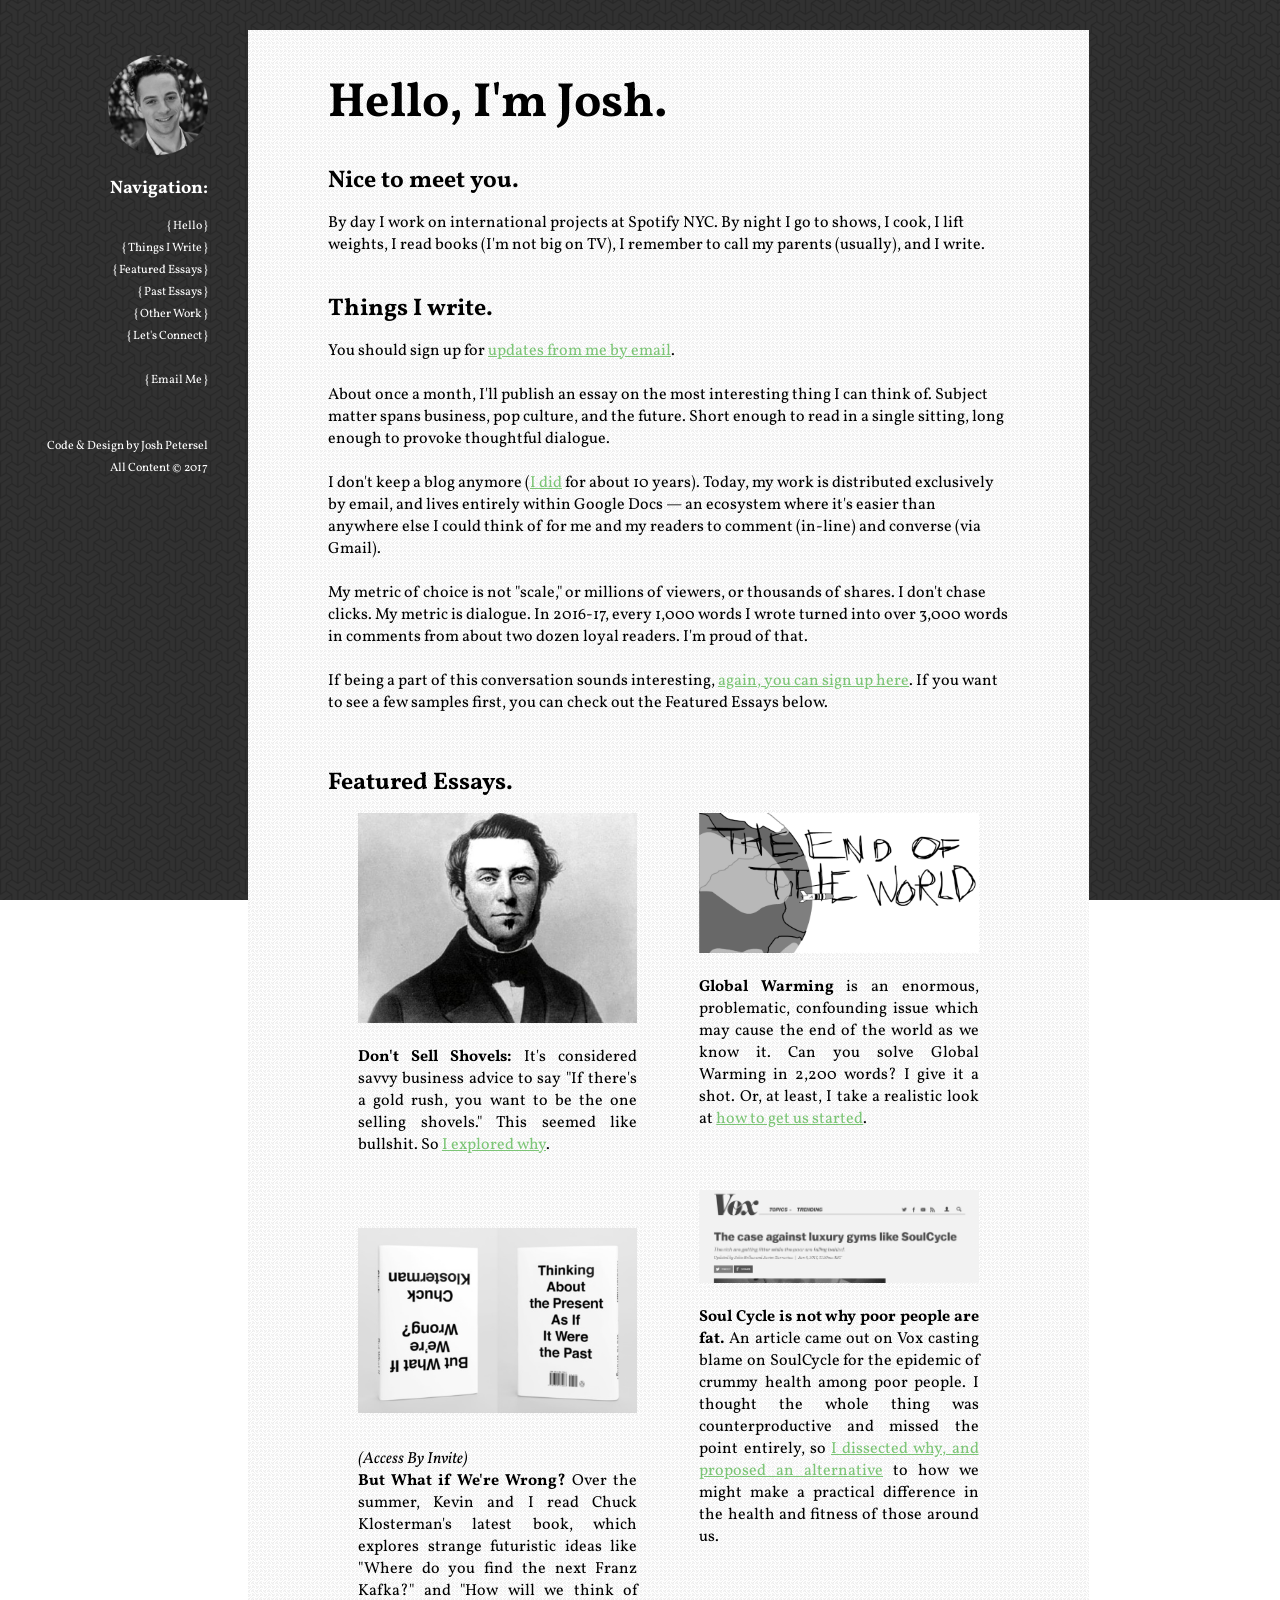
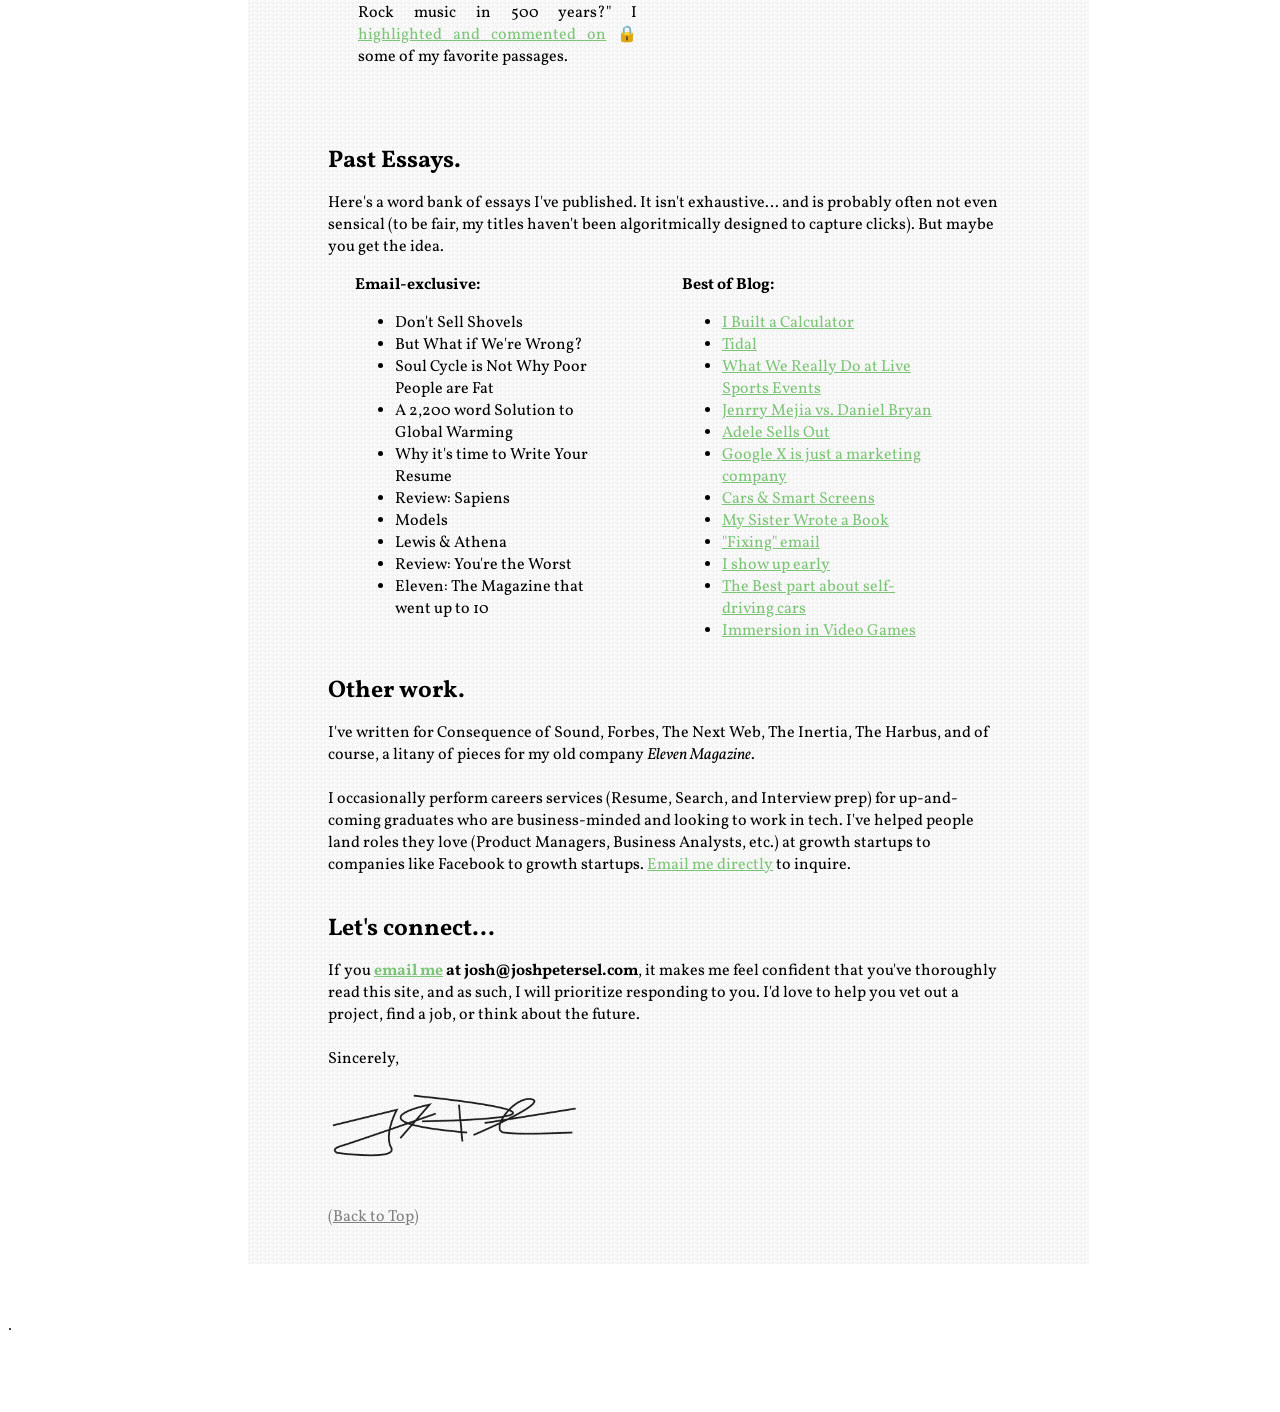
==== index.html @ fdc86514 "Revert to narrow, begin updating copy narrow format. fix copy in @copyright, add art assets" ====
<!DOCTYPE html>
<html>
	<head>
		<title>Joshua Petersel | hi@joshpetersel.com</title>
		<link href='https://fonts.googleapis.com/css?family=Vollkorn:400italic,400,700' rel='stylesheet' type='text/css'>
		<link rel="icon" type="image/ico" href="http://joshpetersel.com/favicon.ico"/>
		<link type:'text/css' rel='stylesheet' href='style.css'/>
		<meta name="viewport" content="width=device-width">
		<script type='text/javascript' src='JQuery.js'></script>
		<script type='text/javascript' src='Java.js'></script>
		<base target='_blank'>
		<style type='text/css'>
		</style>
	</head>


	<body>
		<div class='stickynote noPrint'>

			<div class='toTop'>
				<img src='headshot2.png' width='100px' alt='my face'>
			</div>

			<h2>Navigation:</h2>
				
				{ <a class='toTop'>Hello</a> }<br>
				{ <a href='#Things'>Things I Write</a> }<br>
				{ <a href='#Featured'>Featured Essays</a> }<br>
				{ <a href='#Past'>Past Essays</a> }<br>
				{ <a href='#Etc'>Other Work</a> }<br>
				{ <a href='#Signature'>Let's Connect</a> }<br><br>
				{ <a href='mailto:hi@joshpetersel.com'>Email Me</a> }<br>
				<br><br>

				
			Code &amp; Design by Josh Petersel<br>
			All Content &copy; 2017
				</p>	
		</div>
	<div class'midcontainer'>
	<div class='paper'>
	<div class='paper2'>

		<div class='title'>
			<strong>Hello, I'm Josh.</strong>
		</div><br>
		<h2>Nice to meet you.</h2>
			<p>By day I work on international projects at Spotify NYC. By night I go to shows, I cook, I lift weights, I read books (I'm not big on TV), I remember to call my parents (usually), and I write. </p>

		<h2><span id='Things'></span><br>Things I write.</h2>
			<p>
			You should sign up for <a href='http://goo.gl/forms/rwtZWja4Ps'>updates from me by email</a>.<br><br>

			About once a month, I'll publish an essay on the most interesting thing I can think of. Subject matter spans business, pop culture, and the future. Short enough to read in a single sitting, long enough to provoke thoughtful dialogue.<br><br>

			I don't keep a blog anymore (<a href='http://www.blog.joshpetersel.com/'>I did</a> for about 10 years). Today, my work is distributed exclusively by email, and lives entirely within Google Docs &mdash; an ecosystem where it's easier than anywhere else I could think of for me and my readers to comment (in-line) and converse (via Gmail).<br><br>

			My metric of choice is not "scale," or millions of viewers, or thousands of shares. I don't chase clicks. My metric is dialogue. In 2016-17, every 1,000 words I wrote turned into over 3,000 words in comments from about two dozen loyal readers. I'm proud of that.<br><br>

			If being a part of this conversation sounds interesting, <a href='http://goo.gl/forms/rwtZWja4Ps'>again, you can sign up here</a>. If you want to see a few samples first, you can check out the Featured Essays below.
			</p>			


		<span id='Featured'></span><br>

		<h2>Featured Essays.</h2>
				
		<div class='qContainer'>
		<div class='q2Left'>
			<a href='https://docs.google.com/document/d/19sJC19dMBy0yre63jMXJfOpiu_Hd5vaX2HKEBq4QSAQ/edit?usp=sharing'><img src='brannan.png' alt='Sam Brannan' width='100%'></a><br>
			<p><b>Don't Sell Shovels:</b> It's considered savvy business advice to say "If there's a gold rush, you want to be the one selling shovels." This seemed like bullshit. So <a href='https://docs.google.com/document/d/19sJC19dMBy0yre63jMXJfOpiu_Hd5vaX2HKEBq4QSAQ/edit?usp=sharing'>I explored why</a>.</p>
			<br><br>

			<a href='https://docs.google.com/document/d/1I8zKhbiI4d5YC1jpnvJioKQn0En5u4aOEDHv-d6u66I/edit?usp=sharing'><img src='klosterman.png' width='100%' alt='Klosterman'></a><br>
			<p>
			<i>(Access By Invite)</i><br>
			<b>But What if We're Wrong?</b> Over the summer, Kevin and I read Chuck Klosterman's latest book, which explores strange futuristic ideas like "Where do you find the next Franz Kafka?" and "How will we think of Rock music in 500 years?" I <a href='https://docs.google.com/document/d/1I8zKhbiI4d5YC1jpnvJioKQn0En5u4aOEDHv-d6u66I/edit?usp=sharing'>highlighted and commented on</a> &#128274; some of my favorite passages.</p><br>
			<br>

			
		</div>

		<div class= 'q2Right'>
			<a href='https://docs.google.com/document/d/1YiQwmPUlcHd5oR8xuXoPKSPN5RsUB1YzENE0XqHCbJI/edit?usp=sharing'><img src='endOfTheWorld.png' alt='End of the World' width='100%'></a><br>
			<p><b>Global Warming</b> is an enormous, problematic, confounding issue which may cause the end of the world as we know it. Can you solve Global Warming in 2,200 words? I give it a shot. Or, at least, I take a realistic look at <a href='https://docs.google.com/document/d/1YiQwmPUlcHd5oR8xuXoPKSPN5RsUB1YzENE0XqHCbJI/edit?usp=sharing'>how to get us started</a>. </p><br><br>


			<a href='https://docs.google.com/document/d/1PeI3leiE9qqbLXk8B69pC_XmQxd1r9gk6Ok-HbaNI6Y/edit?usp=sharing'><img src='SoulCycleFatWeb.png' width='100%' alt='Soul Cycle'></a><br>
			<p><b>Soul Cycle is not why poor people are fat.</b> An article came out on Vox casting blame on SoulCycle for the epidemic of crummy health among poor people. I thought the whole thing was counterproductive and missed the point entirely, so <a href='https://docs.google.com/document/d/1PeI3leiE9qqbLXk8B69pC_XmQxd1r9gk6Ok-HbaNI6Y/edit?usp=sharing'>I dissected why, and proposed an alternative</a> to how we might make a practical difference in the health and fitness of those around us.</p>

		</div>
		</div>

		<h2><span id='Past'></span><br>Past Essays.</h2>
			<p>Here's a word bank of essays I've published. It isn't exhaustive&#8230; and is probably often not even sensical (to be fair, my titles haven't been algoritmically designed to capture clicks). But maybe you get the idea.</p>
			<div class='wb2Left'>
			<strong>Email-exclusive:</strong>
			<ul>
				<li>Don't Sell Shovels</li>
				<li>But What if We're Wrong?</li>
				<li>Soul Cycle is Not Why Poor People are Fat</li>
				<li>A 2,200 word Solution to Global Warming</li>
				<li>Why it's time to Write Your Resume</li>
				<li>Review: Sapiens</li>
				<li>Models</li>
				<li>Lewis &amp; Athena</li>
				<li>Review: You're the Worst</li>
				<li>Eleven: The Magazine that went up to 10</li>
			</ul>
			</div>
			<div class='wb2Right'>
			<strong>Best of Blog:</strong>
			<ul>
				<li><a href='http://joshpetersel.com/blog/2015/07/07/i-built-a-calculator/'>I Built a Calculator</a></li>
				<li><a href='http://joshpetersel.com/blog/2015/07/28/tidal/'>Tidal</a></li>
				<li><a href='http://joshpetersel.com/blog/2015/10/30/the-worst-part-of-a-sports-event-is-the-sport-itself/'>What We Really Do at Live Sports Events</a></li>
				<li><a href='http://joshpetersel.com/blog/2016/02/24/jenrry-mejia-vs-daniel-bryan/'>Jenrry Mejia vs. Daniel Bryan</a></li>
				<li><a href='http://joshpetersel.com/blog/2016/02/01/adele-sells-out/'>Adele Sells Out</a></li>
				<li><a href='http://joshpetersel.com/blog/2016/01/21/google-x/'>Google X is just a marketing company</a></li>
				<li><a href='http://joshpetersel.com/blog/2014/03/03/cars-smart-screens/'>Cars &amp; Smart Screens</a></li>
				<li><a href='http://joshpetersel.com/blog/2016/03/24/my-sister-wrote-a-book/'>My Sister Wrote a Book</a></li>
				<li><a href='http://joshpetersel.com/blog/2014/12/01/email/'>"Fixing" email</a></li>
				<li><a href='http://joshpetersel.com/blog/2014/05/06/i-show-up-early/'>I show up early</a></li>
				<li><a href='http://joshpetersel.com/blog/2014/06/17/the-best-part-about-self-driving-cars/'>The Best part about self-driving cars</a></li>
				<li><a href='http://joshpetersel.com/blog/2011/03/14/immersion-in-video-games/'>Immersion in Video Games</a></li>

			</ul>
			</div>

		<h2><br><span id='Etc'></span>Other work.</h2>
			<p>I've written for Consequence of Sound, Forbes, The Next Web, The Inertia, The Harbus, and of course, a litany of pieces for my old company <i>Eleven Magazine</i>.<br><br>

			I occasionally perform careers services (Resume, Search, and Interview prep) for up-and-coming graduates who are business-minded and looking to work in tech. I've helped people land roles they love (Product Managers, Business Analysts, etc.) at growth startups to companies like Facebook to growth startups. <a href='mailto:josh@joshpetersel.com'>Email me directly</a> to inquire. 
			</p>


		<h2 id='Signature'><br>Let's connect...</h2>
			<p>If you <strong><a href='mailto:josh@joshpetersel.com'>email me</a> at josh@joshpetersel.com</strong>, it makes me feel confident that you've thoroughly read this site, and as such, I will prioritize responding to you. I'd love to help you vet out a project, find a job, or think about the future.<br><br>

			Sincerely,<br><br>
			<img src='SignatureWeb.png' alt='signature' width='250px'><br><br>

			<div class='toTop noPrint'>(<u>Back to Top</u>)</div> <!--</div>-->
			
			</p>

	</div>
	</div>
	</div>
	
</body>

	<footer class='noPrint'>
	<p>.</p>
	</footer>
	</html>
---- style.css ----
*, *:before, *:after {
  -moz-box-sizing: border-box; -webkit-box-sizing: border-box; box-sizing: border-box;
 }

body{
	font-size:16px;
	background-image: url('escheresque_ste.png');
	padding-bottom:30px;
	margin-bottom:30px;
	line-height:22px;
	background-attachment:fixed;
}

.printerPaper{
	display:none;
	font-family:'Vollkorn', "Palatino Linotype", Arial, sans-serif;

}

@media print{
	.noPrint{
		display:none;
	}

	.printerPaper{
		display:inline;
	}
	.pagebreak{
		page-break-after: always;
	}
}

.stickynote{
	color:white;
	text-align: right;
	position:fixed;
	margin:25px 30px 20px 30px;
	font-family:'Vollkorn', "Palatino Linotype", Arial, sans-serif;
	width:170px;
	min-width:170px;
	font-size: 12px;
	line-height:22px;
	z-index:1;

}


.stickynote a{color:white;}
.stickynote a:link {text-decoration:none;}
.stickynote a:visited {text-decoration:none;}
.stickynote a:hover {text-decoration:underline;}
.stickynote a:active {text-decoration:none;}
.printer{cursor:pointer;}
.printer:hover{text-decoration:underline;}


.paper{
	padding-top:20px;
	padding-left: 80px;
	padding-right:80px;
	padding-bottom: 20px;
	background-image: url('p6.png');
	font-family: 'Vollkorn', "Palatino Linotype", Arial, sans-serif;
	left:0%;
	margin-left: 240px; /*16.75%; */
	margin-top:30px;
	margin-bottom:50px;
	width:66.5%;
	min-width:680.96px; /* 1060 - 848 - 678.4 */
	max-width:1280px;
	line-height:22px;
	position:relative;
	z-index:2;
}
/*.paper2{
	width:66.5%;
	max-width:1280px;
}*/

.paper .y2k{
		color:#DEB841;
}

strong{
	line-height:0px;
}



.paper a.invite{color:#DEB841;}
.paper a{color:#7CC576;}
.paper a:link {text-decoration:underline;}
.paper a:visited {text-decoration:underline;}
.paper a:hover {text-decoration: bold;}
.paper a:active {text-decoration:underline;}


.title{
	font-size:3em;
	padding-top:30px;
	padding-left:-10px;
	padding-bottom: 0px;
	margin-bottom: 0px;
	line-height: 1em;
}

.paper img{
	margin-left:auto;
	margin-right:auto;
}

.logo{
	margin-left:75px;
}

.qContainer{
	margin-left:30px;
	margin-right:30px;
}

.q2Left,
.q2Right {
	width:45%;
	text-align:justify;
	line-height:22px;
}

.q2Left{
	float:left;
}

.q2Right{
	float:right;
}

.q2LeftPrint{
	font-size:.8em;
	width:45%;
	text-align:justify;
	line-height:22px;
	float:left;
}

.q2RightPrint{
	font-size: .8em;
	float:right;
	width:45%;
	text-align:justify;
	line-height:22px;
}

.reference{
	margin:auto;
	text-align:center;
}

.project{
	margin-left:30px;
	margin-right:30px;
	padding:4%;
	text-align:justify;
	background-image: url('p6_dark.png');
}

.projectThumb{
	padding:4%;
	text-align:justify;
	background-image: url('p6_dark.png');
}

.project .leftImage{
	margin-right:4.25%;

}
.project .middleImage{
	margin-right:4.25%;
}

.project .rightImage{

}

.projectThumb .leftImage{
	margin-right:4.25%;

}
.projectThumb .middleImage{
	margin-right:4.25%;
}

.projectThumb .rightImage{

}

.dark{
	background-image: url('p6_dark.png');	
}

ol{
	text-align:justify;
	font-size: .8em;
	line-height:22px;
}


li{
	margin-left:-0px;
	margin-right:2.5em;
}

ol .leftImage{
	margin-right:4.25%;
}

ol .middleImage{
	margin-right:4.25%;
}

.signature{
	font-size: 1.25em;
	text-align:right;
	padding-right: 0px;
}

.wb2Left{
	width:44%;
	margin-left:4%;
	line-height:22px;
	float:left;
}

.wb2Right{
	width:44%;
	margin-right:4%;
	margin-left:4%;
	line-height:22px;
	float:right;
}

.wb2LeftPrint{
	width:40%;
	margin-left:30px;
	line-height:22px;
	float:left;
}

.wb2RightPrint{
	width:45%;
	margin-right:30px;
	line-height:22px;
	float:right;
}

h2{
	clear:both;
}

.toTop{
	color:gray;
}

.toTop:hover {
	cursor:pointer;
}

@media (max-width:480px){

	.stickynote {
		display: none;
	}

	.paper {
		margin: 0;
		max-width: 10000px;
		min-width: 0;
		width: 100%;
		padding: 20px;
	}

	.q2Left,
	.q2Right,
	.wb2Left,
	.wb2Right {
		float: none;
		width: auto;
	}
}
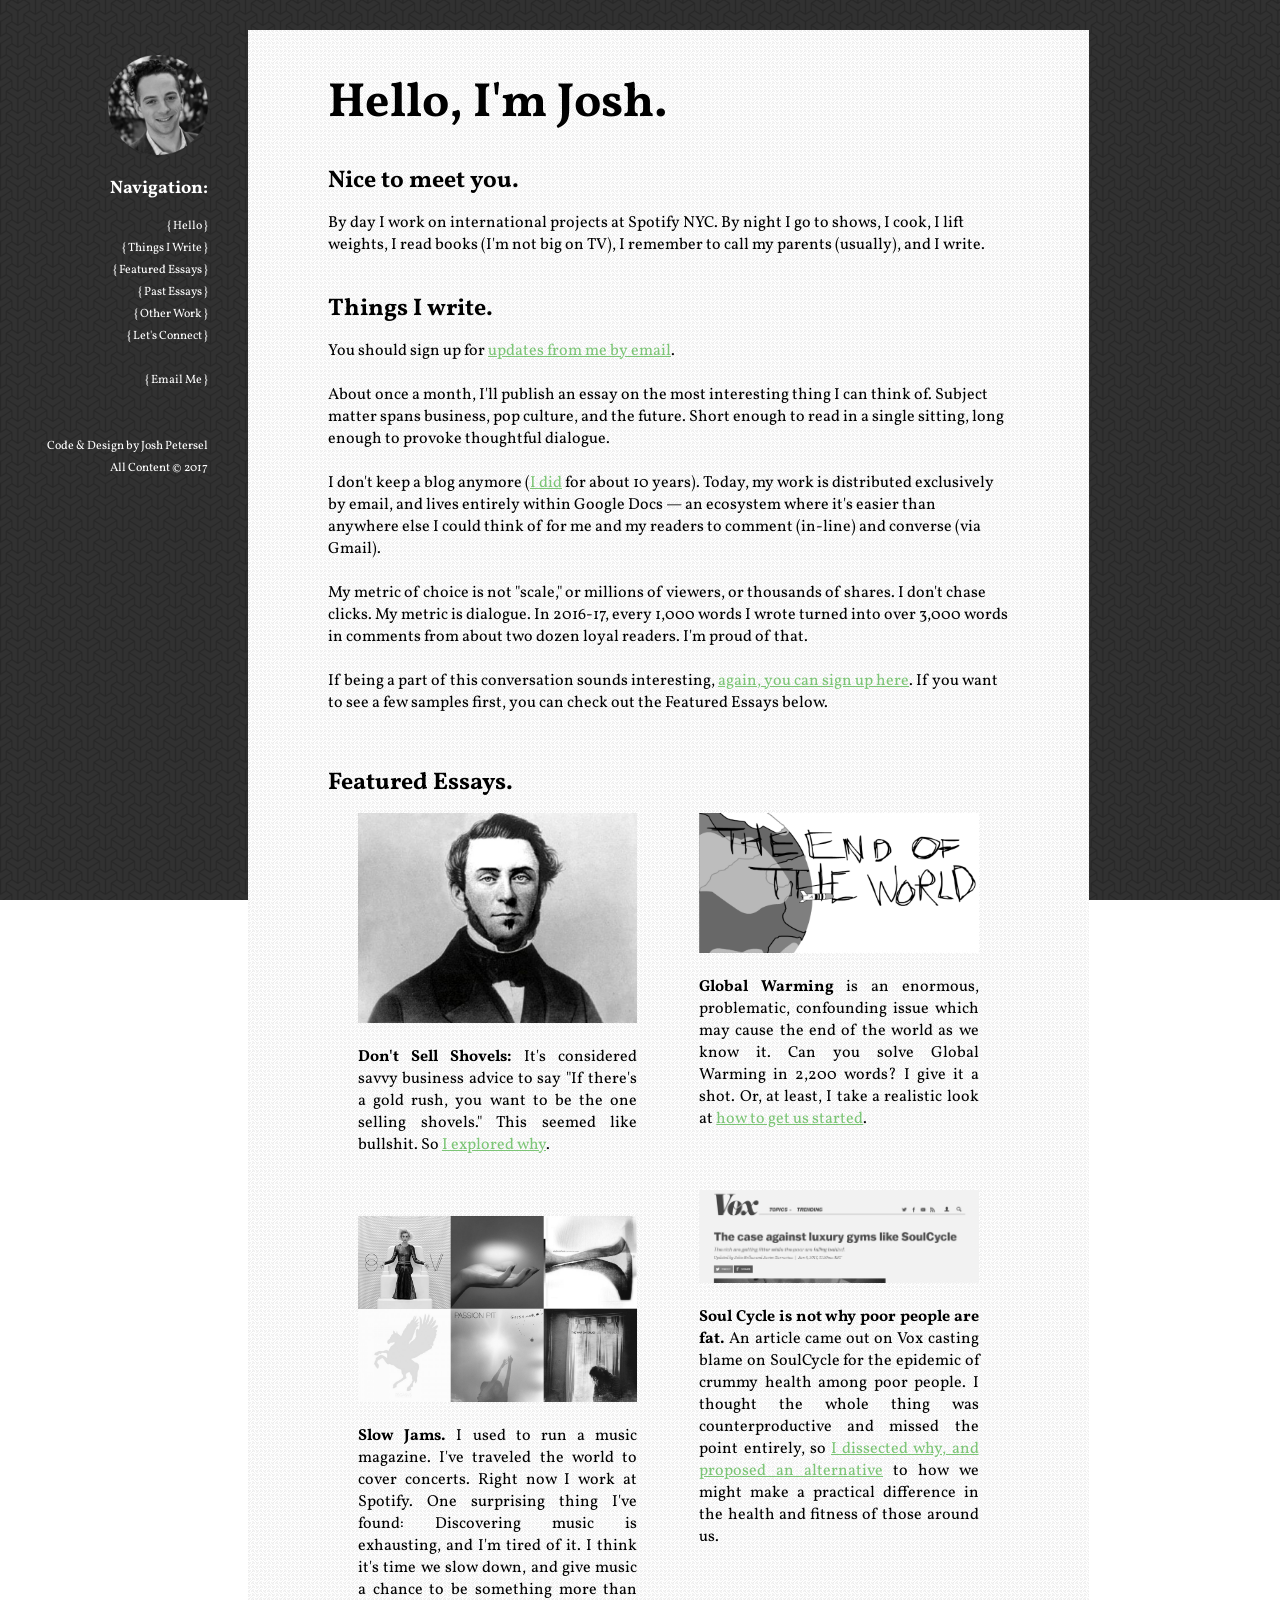
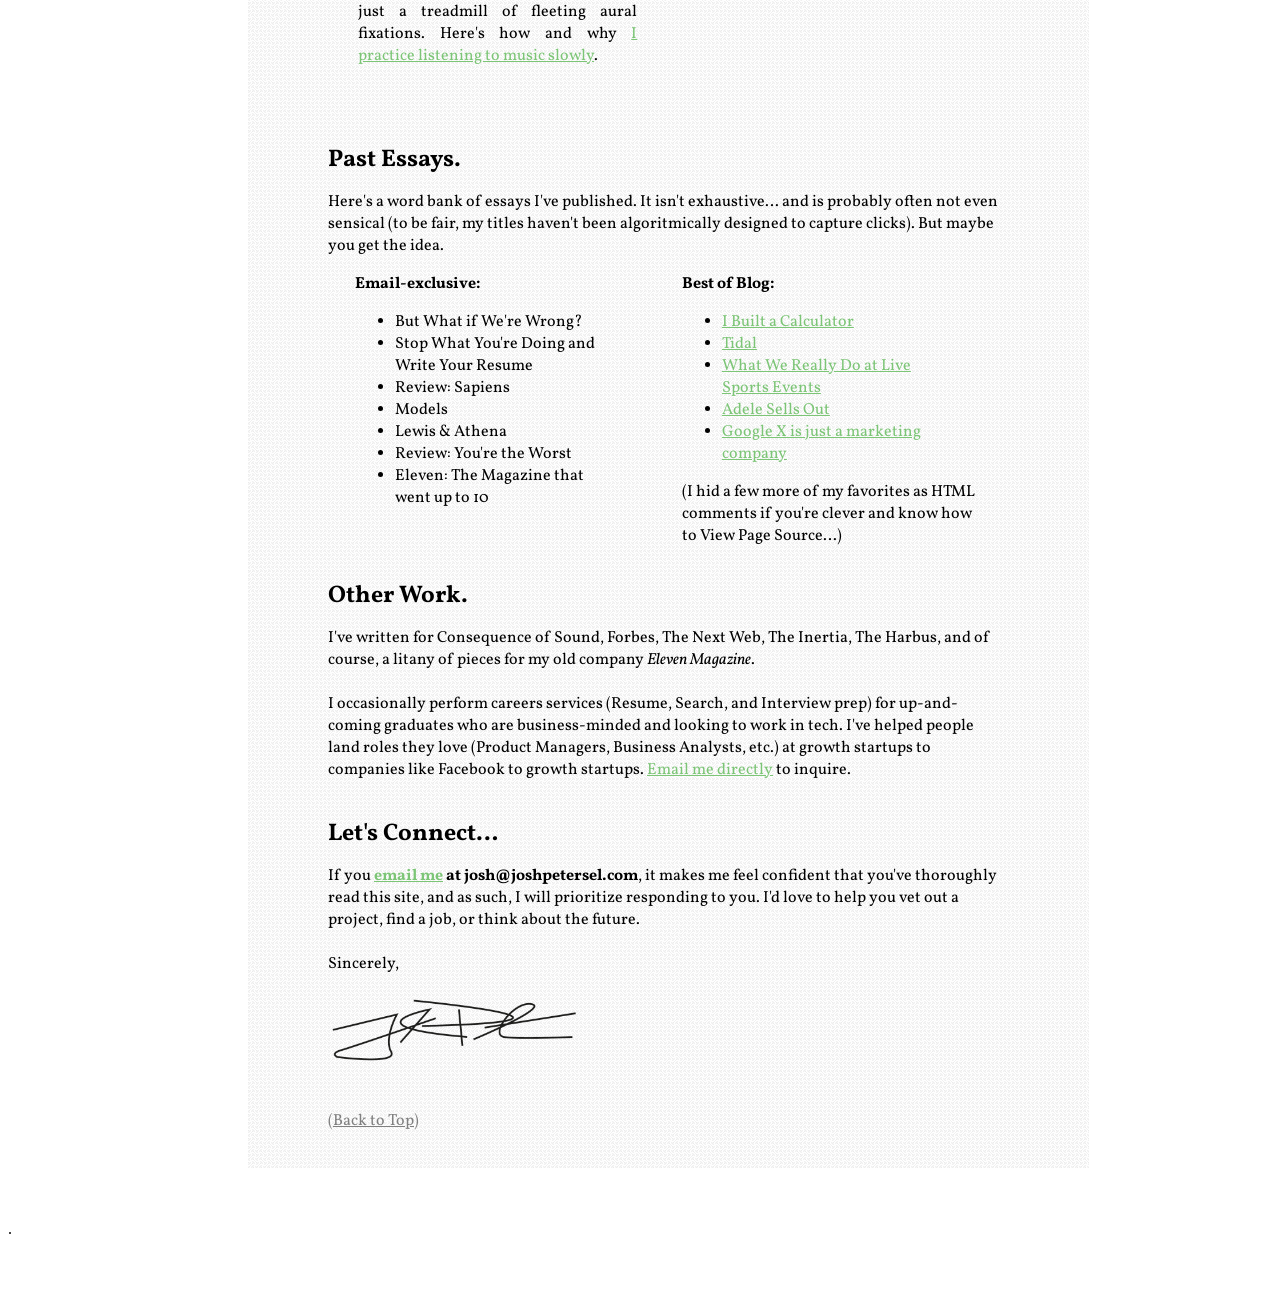
==== commit 3224b788: "Slow Jams content added slow jams photo and paragraph" ====
--- a/index.html
+++ b/index.html
@@ -71,10 +71,9 @@
 			<p><b>Don't Sell Shovels:</b> It's considered savvy business advice to say "If there's a gold rush, you want to be the one selling shovels." This seemed like bullshit. So <a href='https://docs.google.com/document/d/19sJC19dMBy0yre63jMXJfOpiu_Hd5vaX2HKEBq4QSAQ/edit?usp=sharing'>I explored why</a>.</p>
 			<br><br>
 
-			<a href='https://docs.google.com/document/d/1I8zKhbiI4d5YC1jpnvJioKQn0En5u4aOEDHv-d6u66I/edit?usp=sharing'><img src='klosterman.png' width='100%' alt='Klosterman'></a><br>
+			<a href='https://docs.google.com/document/d/1YNx0V_wczJ3s19I3GRDIllGKftEKRrTMjjAeP2pbAyE/edit?usp=sharing'><img src='SlowJams.png' width='100%' alt='SlowJams'></a><br>
 			<p>
-			<i>(Access By Invite)</i><br>
-			<b>But What if We're Wrong?</b> Over the summer, Kevin and I read Chuck Klosterman's latest book, which explores strange futuristic ideas like "Where do you find the next Franz Kafka?" and "How will we think of Rock music in 500 years?" I <a href='https://docs.google.com/document/d/1I8zKhbiI4d5YC1jpnvJioKQn0En5u4aOEDHv-d6u66I/edit?usp=sharing'>highlighted and commented on</a> &#128274; some of my favorite passages.</p><br>
+			<b>Slow Jams.</b> I used to run a music magazine. I've traveled the world to cover concerts. Right now I work at Spotify. One surprising thing I've found: Discovering music is exhausting, and I'm tired of it. I think it's time we slow down, and give music a chance to be something more than just a treadmill of fleeting aural fixations. Here's how and why <a href='https://docs.google.com/document/d/1YNx0V_wczJ3s19I3GRDIllGKftEKRrTMjjAeP2pbAyE/edit?usp=sharing'>I practice listening to music slowly</a>.</p><br>
 			<br>
 
 			
@@ -96,11 +95,8 @@
 			<div class='wb2Left'>
 			<strong>Email-exclusive:</strong>
 			<ul>
-				<li>Don't Sell Shovels</li>
 				<li>But What if We're Wrong?</li>
-				<li>Soul Cycle is Not Why Poor People are Fat</li>
-				<li>A 2,200 word Solution to Global Warming</li>
-				<li>Why it's time to Write Your Resume</li>
+				<li>Stop What You're Doing and Write Your Resume</li>
 				<li>Review: Sapiens</li>
 				<li>Models</li>
 				<li>Lewis &amp; Athena</li>
@@ -114,27 +110,32 @@
 				<li><a href='http://joshpetersel.com/blog/2015/07/07/i-built-a-calculator/'>I Built a Calculator</a></li>
 				<li><a href='http://joshpetersel.com/blog/2015/07/28/tidal/'>Tidal</a></li>
 				<li><a href='http://joshpetersel.com/blog/2015/10/30/the-worst-part-of-a-sports-event-is-the-sport-itself/'>What We Really Do at Live Sports Events</a></li>
-				<li><a href='http://joshpetersel.com/blog/2016/02/24/jenrry-mejia-vs-daniel-bryan/'>Jenrry Mejia vs. Daniel Bryan</a></li>
 				<li><a href='http://joshpetersel.com/blog/2016/02/01/adele-sells-out/'>Adele Sells Out</a></li>
 				<li><a href='http://joshpetersel.com/blog/2016/01/21/google-x/'>Google X is just a marketing company</a></li>
-				<li><a href='http://joshpetersel.com/blog/2014/03/03/cars-smart-screens/'>Cars &amp; Smart Screens</a></li>
-				<li><a href='http://joshpetersel.com/blog/2016/03/24/my-sister-wrote-a-book/'>My Sister Wrote a Book</a></li>
-				<li><a href='http://joshpetersel.com/blog/2014/12/01/email/'>"Fixing" email</a></li>
-				<li><a href='http://joshpetersel.com/blog/2014/05/06/i-show-up-early/'>I show up early</a></li>
-				<li><a href='http://joshpetersel.com/blog/2014/06/17/the-best-part-about-self-driving-cars/'>The Best part about self-driving cars</a></li>
-				<li><a href='http://joshpetersel.com/blog/2011/03/14/immersion-in-video-games/'>Immersion in Video Games</a></li>
+				
+
+				<!-- Hey you! Look how clever you are! -->
+
+				<!-- <li><a href='http://joshpetersel.com/blog/2016/02/24/jenrry-mejia-vs-daniel-bryan/'>Jenrry Mejia vs. Daniel Bryan</a></li> -->
+				<!-- <li><a href='http://joshpetersel.com/blog/2014/03/03/cars-smart-screens/'>Cars &amp; Smart Screens</a></li> -->
+				<!-- <li><a href='http://joshpetersel.com/blog/2016/03/24/my-sister-wrote-a-book/'>My Sister Wrote a Book</a></li> -->
+				<!-- <li><a href='http://joshpetersel.com/blog/2014/12/01/email/'>"Fixing" email</a></li> -->
+				<!-- <li><a href='http://joshpetersel.com/blog/2014/05/06/i-show-up-early/'>I show up early</a></li> -->
+				<!-- <li><a href='http://joshpetersel.com/blog/2014/06/17/the-best-part-about-self-driving-cars/'>The Best part about self-driving cars</a></li> -->
+				<!-- <li><a href='http://joshpetersel.com/blog/2011/03/14/immersion-in-video-games/'>Immersion in Video Games</a></li> -->
 
 			</ul>
+			<p>(I hid a few more of my favorites as HTML comments if you're clever and know how to View Page Source&#8230;)</p>
 			</div>
 
-		<h2><br><span id='Etc'></span>Other work.</h2>
+		<h2><br><span id='Etc'></span>Other Work.</h2>
 			<p>I've written for Consequence of Sound, Forbes, The Next Web, The Inertia, The Harbus, and of course, a litany of pieces for my old company <i>Eleven Magazine</i>.<br><br>
 
 			I occasionally perform careers services (Resume, Search, and Interview prep) for up-and-coming graduates who are business-minded and looking to work in tech. I've helped people land roles they love (Product Managers, Business Analysts, etc.) at growth startups to companies like Facebook to growth startups. <a href='mailto:josh@joshpetersel.com'>Email me directly</a> to inquire. 
 			</p>
 
 
-		<h2 id='Signature'><br>Let's connect...</h2>
+		<h2 id='Signature'><br>Let's Connect&#8230;</h2>
 			<p>If you <strong><a href='mailto:josh@joshpetersel.com'>email me</a> at josh@joshpetersel.com</strong>, it makes me feel confident that you've thoroughly read this site, and as such, I will prioritize responding to you. I'd love to help you vet out a project, find a job, or think about the future.<br><br>
 
 			Sincerely,<br><br>
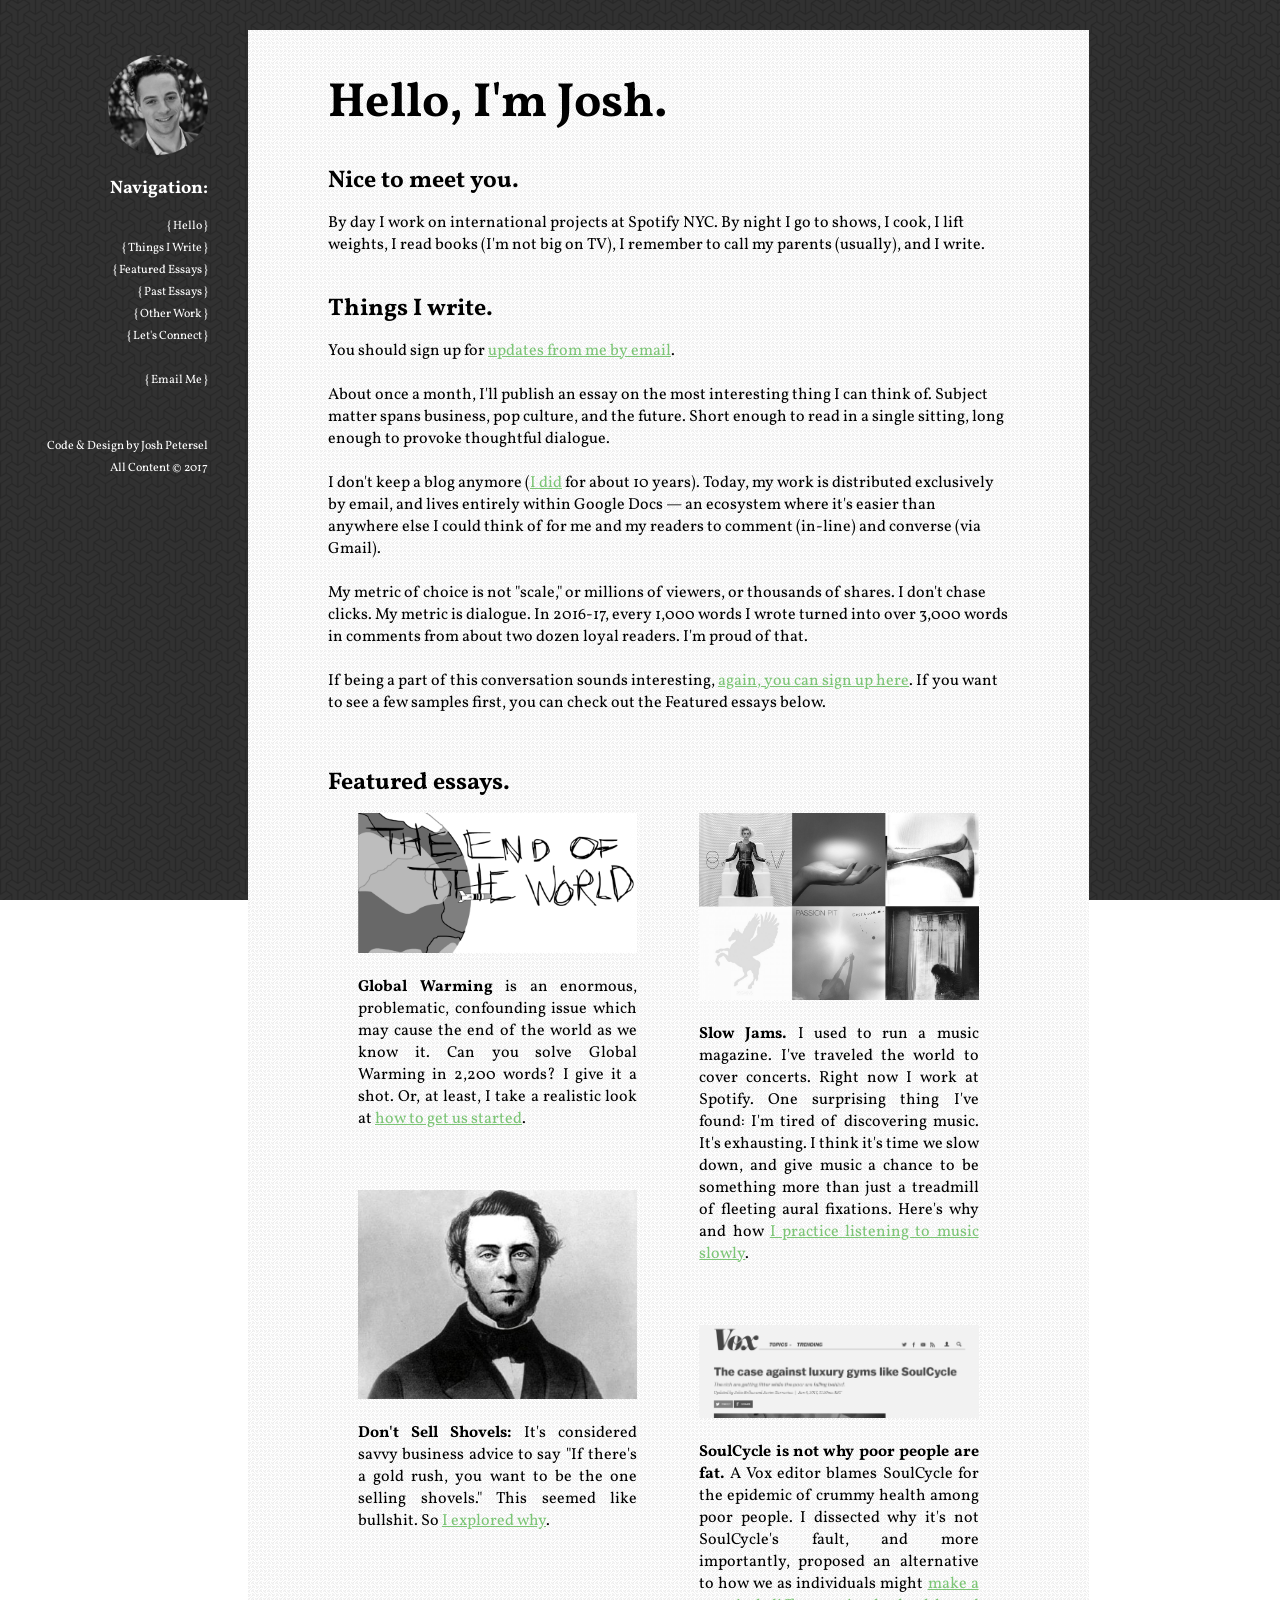
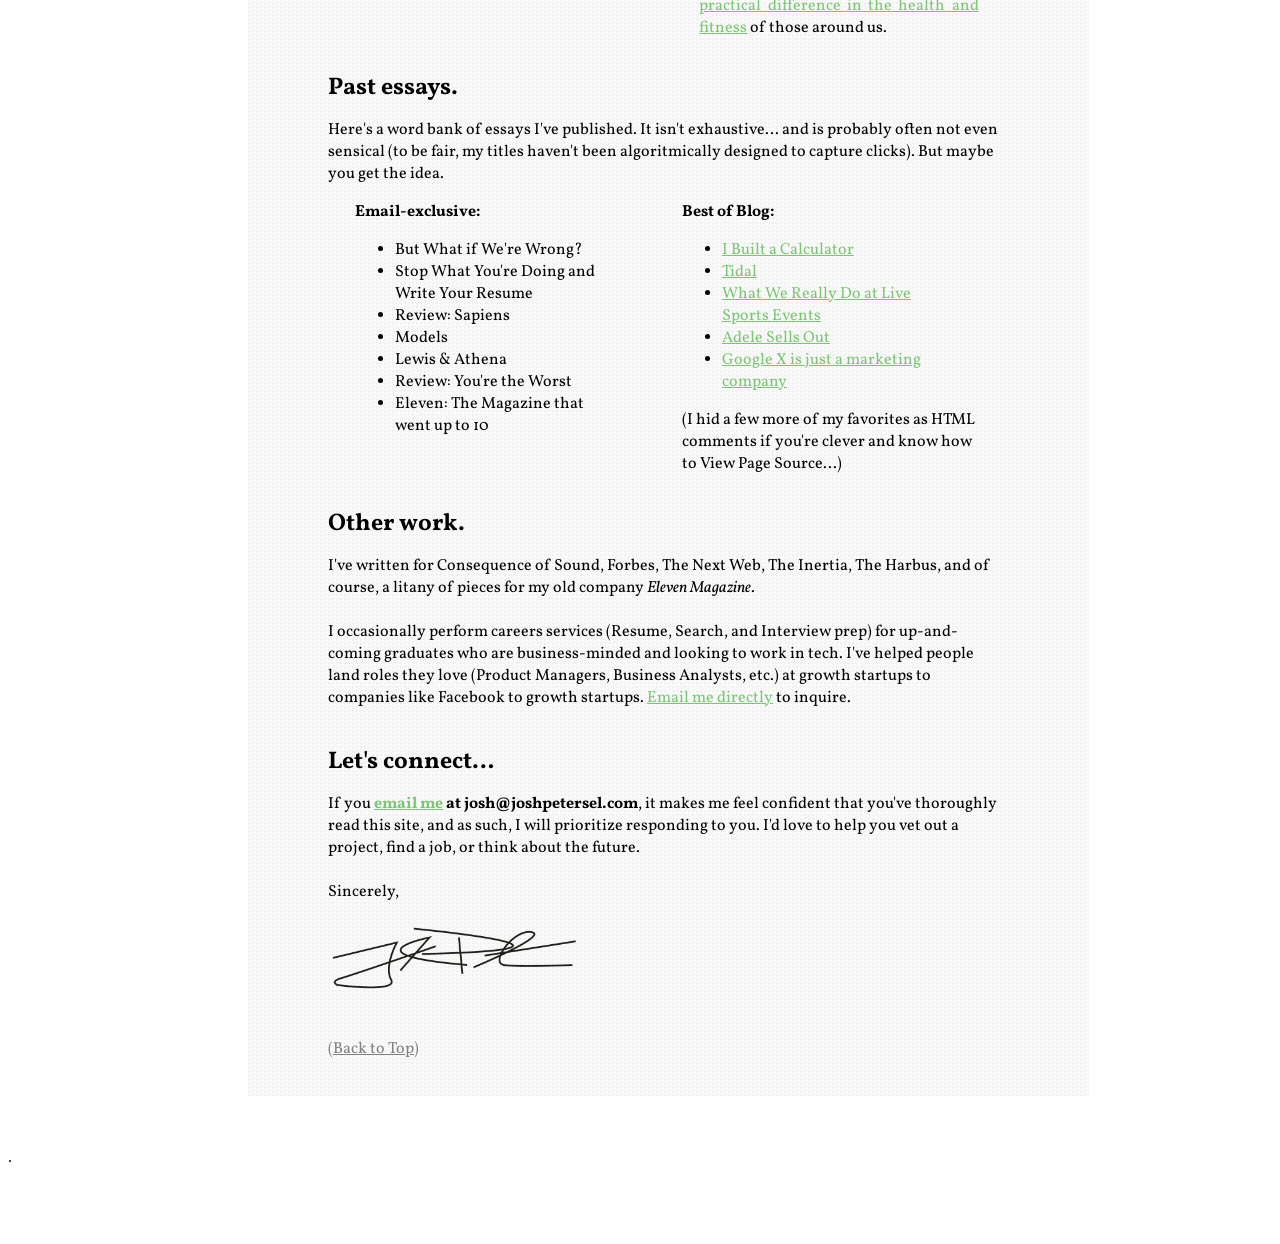
==== commit 0295a39e: "reordered essays" ====
--- a/index.html
+++ b/index.html
@@ -57,40 +57,41 @@
 
 			My metric of choice is not "scale," or millions of viewers, or thousands of shares. I don't chase clicks. My metric is dialogue. In 2016-17, every 1,000 words I wrote turned into over 3,000 words in comments from about two dozen loyal readers. I'm proud of that.<br><br>
 
-			If being a part of this conversation sounds interesting, <a href='http://goo.gl/forms/rwtZWja4Ps'>again, you can sign up here</a>. If you want to see a few samples first, you can check out the Featured Essays below.
+			If being a part of this conversation sounds interesting, <a href='http://goo.gl/forms/rwtZWja4Ps'>again, you can sign up here</a>. If you want to see a few samples first, you can check out the Featured essays below.
 			</p>			
 
 
 		<span id='Featured'></span><br>
 
-		<h2>Featured Essays.</h2>
+		<h2>Featured essays.</h2>
 				
 		<div class='qContainer'>
 		<div class='q2Left'>
+			<a href='https://docs.google.com/document/d/1YiQwmPUlcHd5oR8xuXoPKSPN5RsUB1YzENE0XqHCbJI/edit?usp=sharing'><img src='endOfTheWorld.png' alt='End of the World' width='100%'></a><br>
+			<p><b>Global Warming</b> is an enormous, problematic, confounding issue which may cause the end of the world as we know it. Can you solve Global Warming in 2,200 words? I give it a shot. Or, at least, I take a realistic look at <a href='https://docs.google.com/document/d/1YiQwmPUlcHd5oR8xuXoPKSPN5RsUB1YzENE0XqHCbJI/edit?usp=sharing'>how to get us started</a>. </p><br><br>
 			<a href='https://docs.google.com/document/d/19sJC19dMBy0yre63jMXJfOpiu_Hd5vaX2HKEBq4QSAQ/edit?usp=sharing'><img src='brannan.png' alt='Sam Brannan' width='100%'></a><br>
 			<p><b>Don't Sell Shovels:</b> It's considered savvy business advice to say "If there's a gold rush, you want to be the one selling shovels." This seemed like bullshit. So <a href='https://docs.google.com/document/d/19sJC19dMBy0yre63jMXJfOpiu_Hd5vaX2HKEBq4QSAQ/edit?usp=sharing'>I explored why</a>.</p>
 			<br><br>
 
-			<a href='https://docs.google.com/document/d/1YNx0V_wczJ3s19I3GRDIllGKftEKRrTMjjAeP2pbAyE/edit?usp=sharing'><img src='SlowJams.png' width='100%' alt='SlowJams'></a><br>
-			<p>
-			<b>Slow Jams.</b> I used to run a music magazine. I've traveled the world to cover concerts. Right now I work at Spotify. One surprising thing I've found: Discovering music is exhausting, and I'm tired of it. I think it's time we slow down, and give music a chance to be something more than just a treadmill of fleeting aural fixations. Here's how and why <a href='https://docs.google.com/document/d/1YNx0V_wczJ3s19I3GRDIllGKftEKRrTMjjAeP2pbAyE/edit?usp=sharing'>I practice listening to music slowly</a>.</p><br>
-			<br>
+			
 
 			
 		</div>
 
 		<div class= 'q2Right'>
-			<a href='https://docs.google.com/document/d/1YiQwmPUlcHd5oR8xuXoPKSPN5RsUB1YzENE0XqHCbJI/edit?usp=sharing'><img src='endOfTheWorld.png' alt='End of the World' width='100%'></a><br>
-			<p><b>Global Warming</b> is an enormous, problematic, confounding issue which may cause the end of the world as we know it. Can you solve Global Warming in 2,200 words? I give it a shot. Or, at least, I take a realistic look at <a href='https://docs.google.com/document/d/1YiQwmPUlcHd5oR8xuXoPKSPN5RsUB1YzENE0XqHCbJI/edit?usp=sharing'>how to get us started</a>. </p><br><br>
+			<a href='https://docs.google.com/document/d/1YNx0V_wczJ3s19I3GRDIllGKftEKRrTMjjAeP2pbAyE/edit?usp=sharing'><img src='SlowJams.png' width='100%' alt='SlowJams'></a><br>
+			<p>
+			<b>Slow Jams.</b> I used to run a music magazine. I've traveled the world to cover concerts. Right now I work at Spotify. One surprising thing I've found: I'm tired of discovering music. It's exhausting. I think it's time we slow down, and give music a chance to be something more than just a treadmill of fleeting aural fixations. Here's why and how <a href='https://docs.google.com/document/d/1YNx0V_wczJ3s19I3GRDIllGKftEKRrTMjjAeP2pbAyE/edit?usp=sharing'>I practice listening to music slowly</a>.</p><br>
+			<br>
 
 
-			<a href='https://docs.google.com/document/d/1PeI3leiE9qqbLXk8B69pC_XmQxd1r9gk6Ok-HbaNI6Y/edit?usp=sharing'><img src='SoulCycleFatWeb.png' width='100%' alt='Soul Cycle'></a><br>
-			<p><b>Soul Cycle is not why poor people are fat.</b> An article came out on Vox casting blame on SoulCycle for the epidemic of crummy health among poor people. I thought the whole thing was counterproductive and missed the point entirely, so <a href='https://docs.google.com/document/d/1PeI3leiE9qqbLXk8B69pC_XmQxd1r9gk6Ok-HbaNI6Y/edit?usp=sharing'>I dissected why, and proposed an alternative</a> to how we might make a practical difference in the health and fitness of those around us.</p>
+			<a href='https://docs.google.com/document/d/1PeI3leiE9qqbLXk8B69pC_XmQxd1r9gk6Ok-HbaNI6Y/edit?usp=sharing'><img src='SoulCycleFatWeb.png' width='100%' alt='SoulCycle'></a><br>
+			<p><b>SoulCycle is not why poor people are fat.</b> A Vox editor blames SoulCycle for the epidemic of crummy health among poor people. I dissected why it's not SoulCycle's fault, and more importantly, proposed an alternative to how we as individuals might <a href='https://docs.google.com/document/d/1PeI3leiE9qqbLXk8B69pC_XmQxd1r9gk6Ok-HbaNI6Y/edit?usp=sharing'>make a practical difference in the health and fitness</a> of those around us.</p>
 
 		</div>
 		</div>
 
-		<h2><span id='Past'></span><br>Past Essays.</h2>
+		<h2><span id='Past'></span><br>Past essays.</h2>
 			<p>Here's a word bank of essays I've published. It isn't exhaustive&#8230; and is probably often not even sensical (to be fair, my titles haven't been algoritmically designed to capture clicks). But maybe you get the idea.</p>
 			<div class='wb2Left'>
 			<strong>Email-exclusive:</strong>
@@ -128,14 +129,14 @@
 			<p>(I hid a few more of my favorites as HTML comments if you're clever and know how to View Page Source&#8230;)</p>
 			</div>
 
-		<h2><br><span id='Etc'></span>Other Work.</h2>
+		<h2><br><span id='Etc'></span>Other work.</h2>
 			<p>I've written for Consequence of Sound, Forbes, The Next Web, The Inertia, The Harbus, and of course, a litany of pieces for my old company <i>Eleven Magazine</i>.<br><br>
 
 			I occasionally perform careers services (Resume, Search, and Interview prep) for up-and-coming graduates who are business-minded and looking to work in tech. I've helped people land roles they love (Product Managers, Business Analysts, etc.) at growth startups to companies like Facebook to growth startups. <a href='mailto:josh@joshpetersel.com'>Email me directly</a> to inquire. 
 			</p>
 
 
-		<h2 id='Signature'><br>Let's Connect&#8230;</h2>
+		<h2 id='Signature'><br>Let's connect&#8230;</h2>
 			<p>If you <strong><a href='mailto:josh@joshpetersel.com'>email me</a> at josh@joshpetersel.com</strong>, it makes me feel confident that you've thoroughly read this site, and as such, I will prioritize responding to you. I'd love to help you vet out a project, find a job, or think about the future.<br><br>
 
 			Sincerely,<br><br>
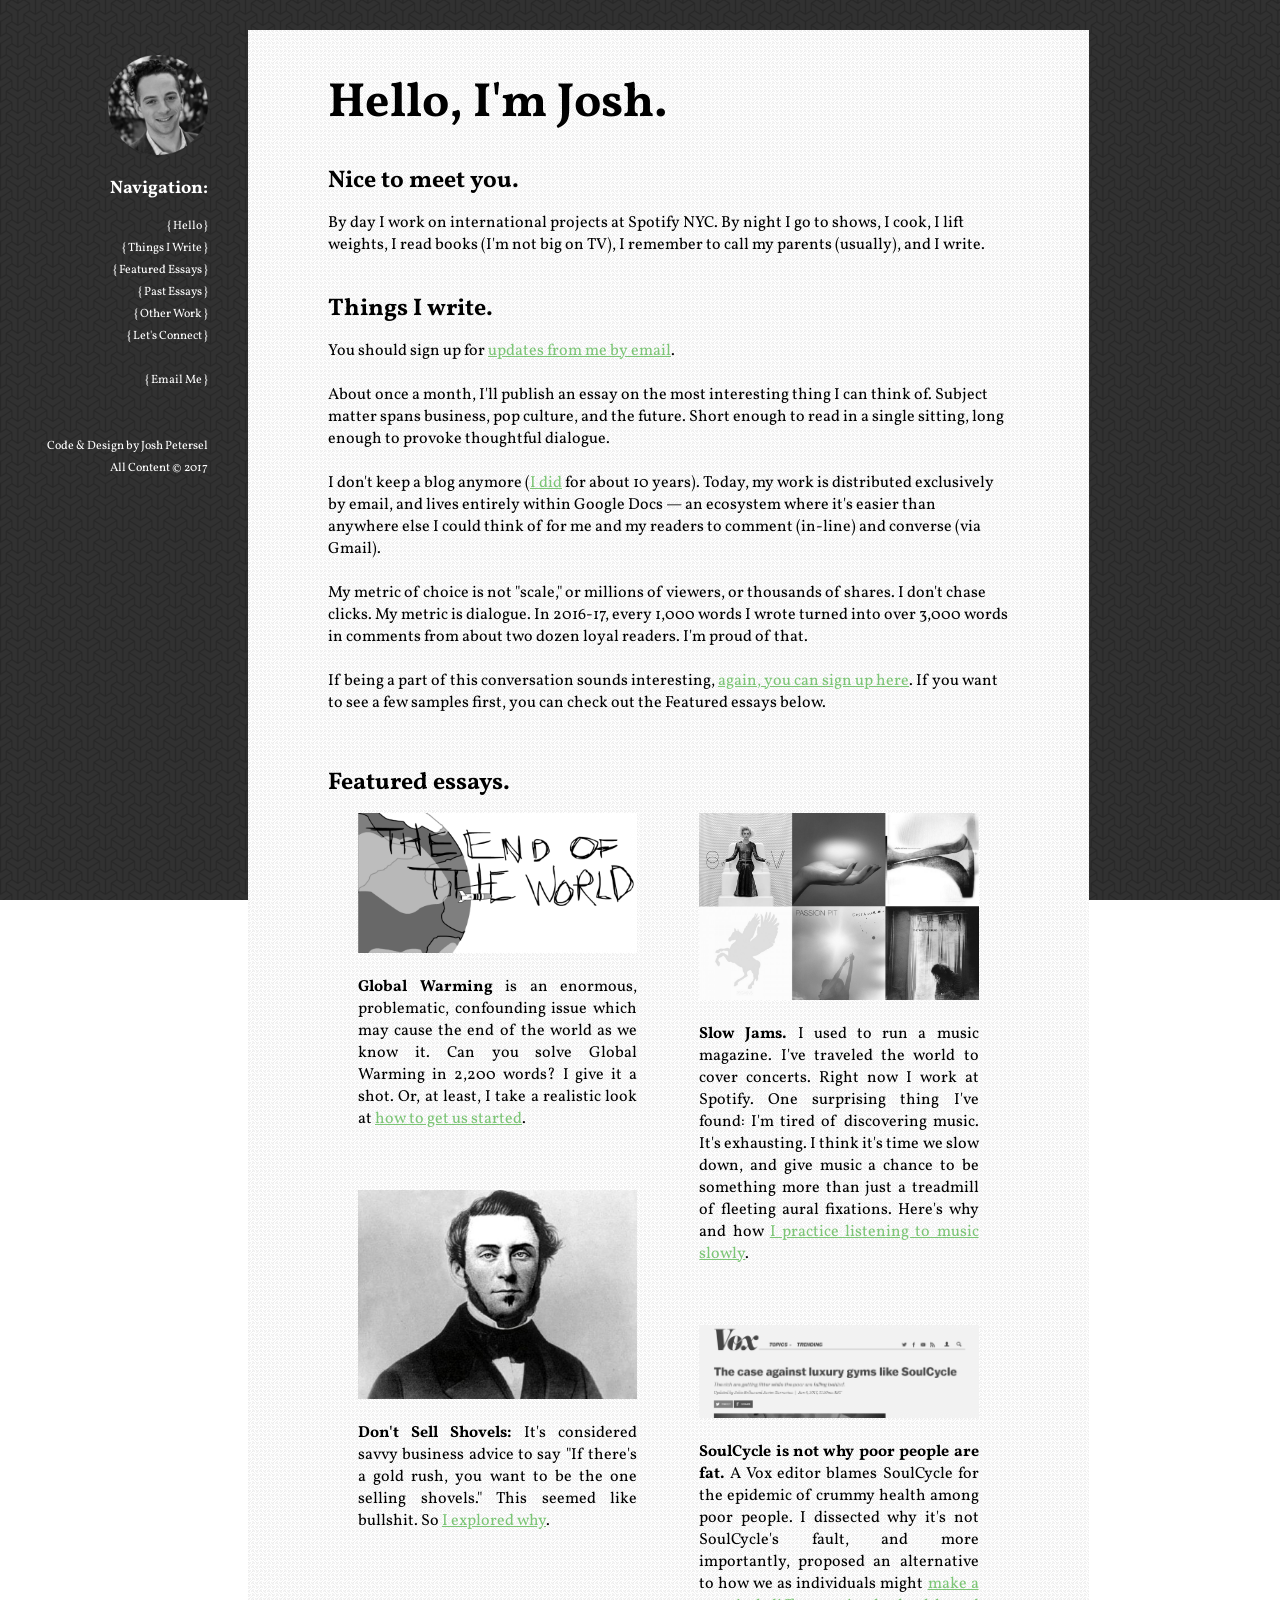
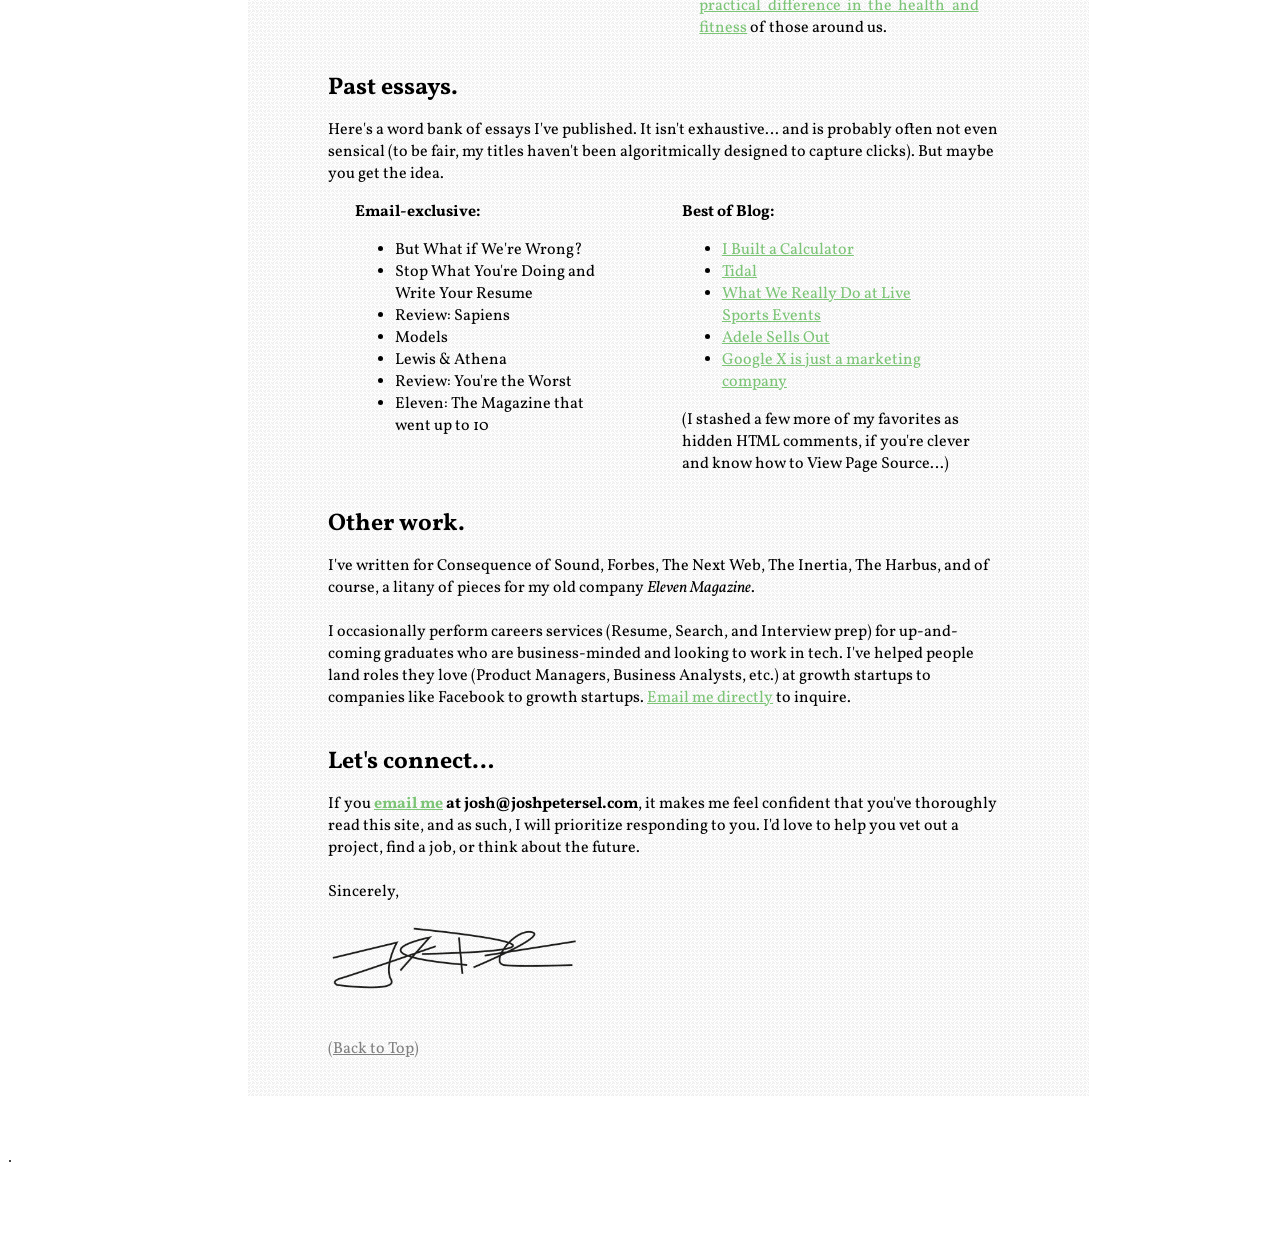
==== commit b54681ad: "hidden html comment update" ====
--- a/index.html
+++ b/index.html
@@ -126,7 +126,7 @@
 				<!-- <li><a href='http://joshpetersel.com/blog/2011/03/14/immersion-in-video-games/'>Immersion in Video Games</a></li> -->
 
 			</ul>
-			<p>(I hid a few more of my favorites as HTML comments if you're clever and know how to View Page Source&#8230;)</p>
+			<p>(I stashed a few more of my favorites as hidden HTML comments, if you're clever and know how to View Page Source&#8230;)</p>
 			</div>
 
 		<h2><br><span id='Etc'></span>Other work.</h2>
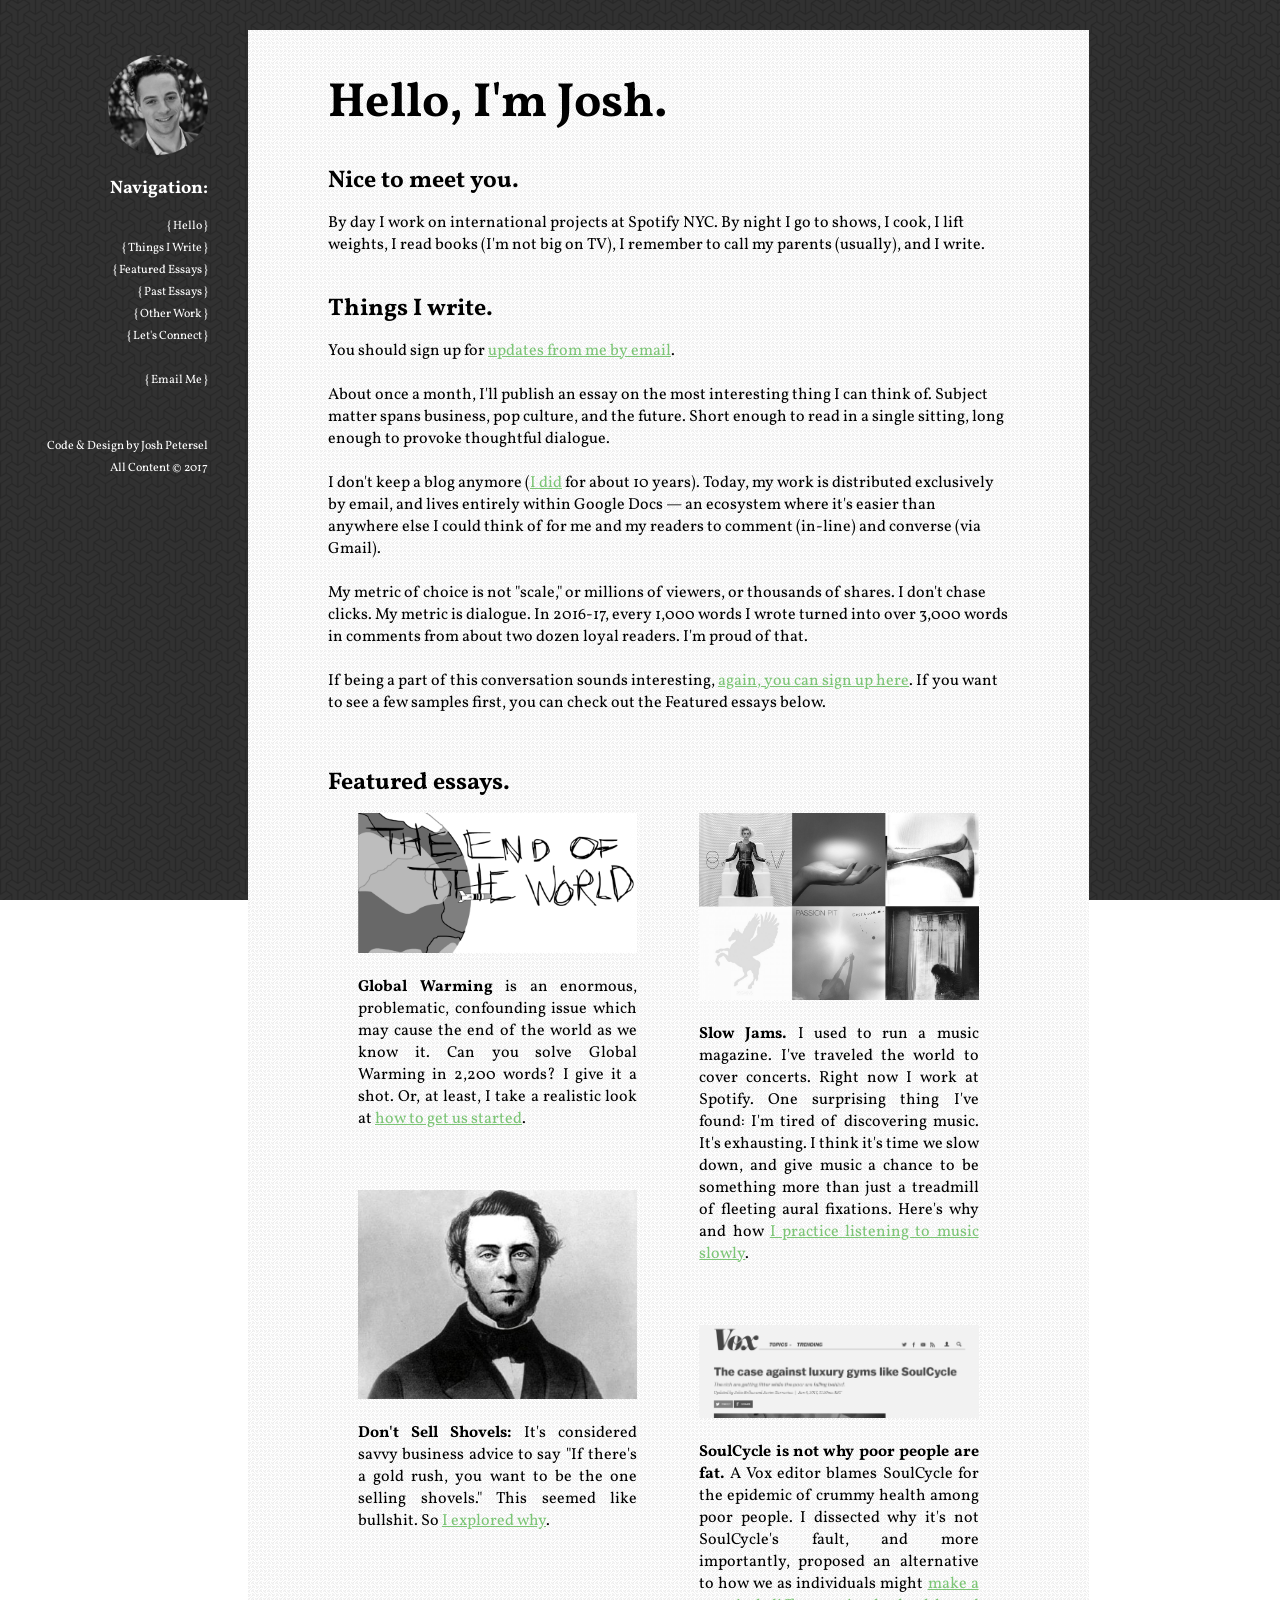
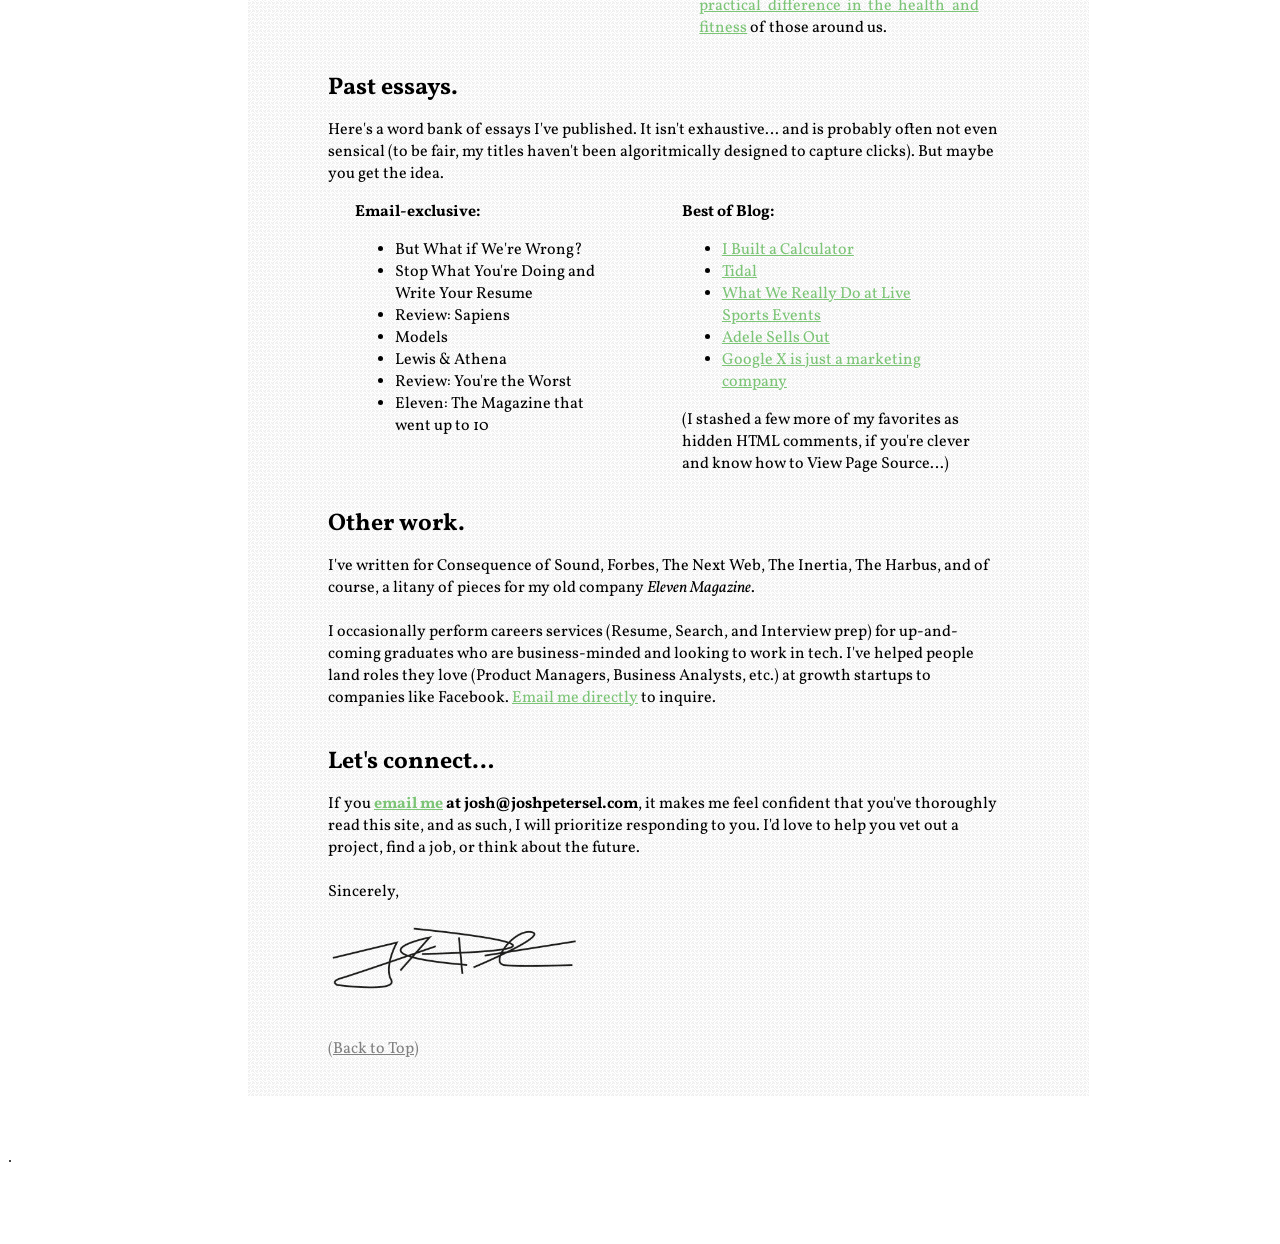
==== commit ad00ab2f: "delete extra growth startups copy" ====
--- a/index.html
+++ b/index.html
@@ -132,7 +132,7 @@
 		<h2><br><span id='Etc'></span>Other work.</h2>
 			<p>I've written for Consequence of Sound, Forbes, The Next Web, The Inertia, The Harbus, and of course, a litany of pieces for my old company <i>Eleven Magazine</i>.<br><br>
 
-			I occasionally perform careers services (Resume, Search, and Interview prep) for up-and-coming graduates who are business-minded and looking to work in tech. I've helped people land roles they love (Product Managers, Business Analysts, etc.) at growth startups to companies like Facebook to growth startups. <a href='mailto:josh@joshpetersel.com'>Email me directly</a> to inquire. 
+			I occasionally perform careers services (Resume, Search, and Interview prep) for up-and-coming graduates who are business-minded and looking to work in tech. I've helped people land roles they love (Product Managers, Business Analysts, etc.) at growth startups to companies like Facebook. <a href='mailto:josh@joshpetersel.com'>Email me directly</a> to inquire. 
 			</p>
 
 
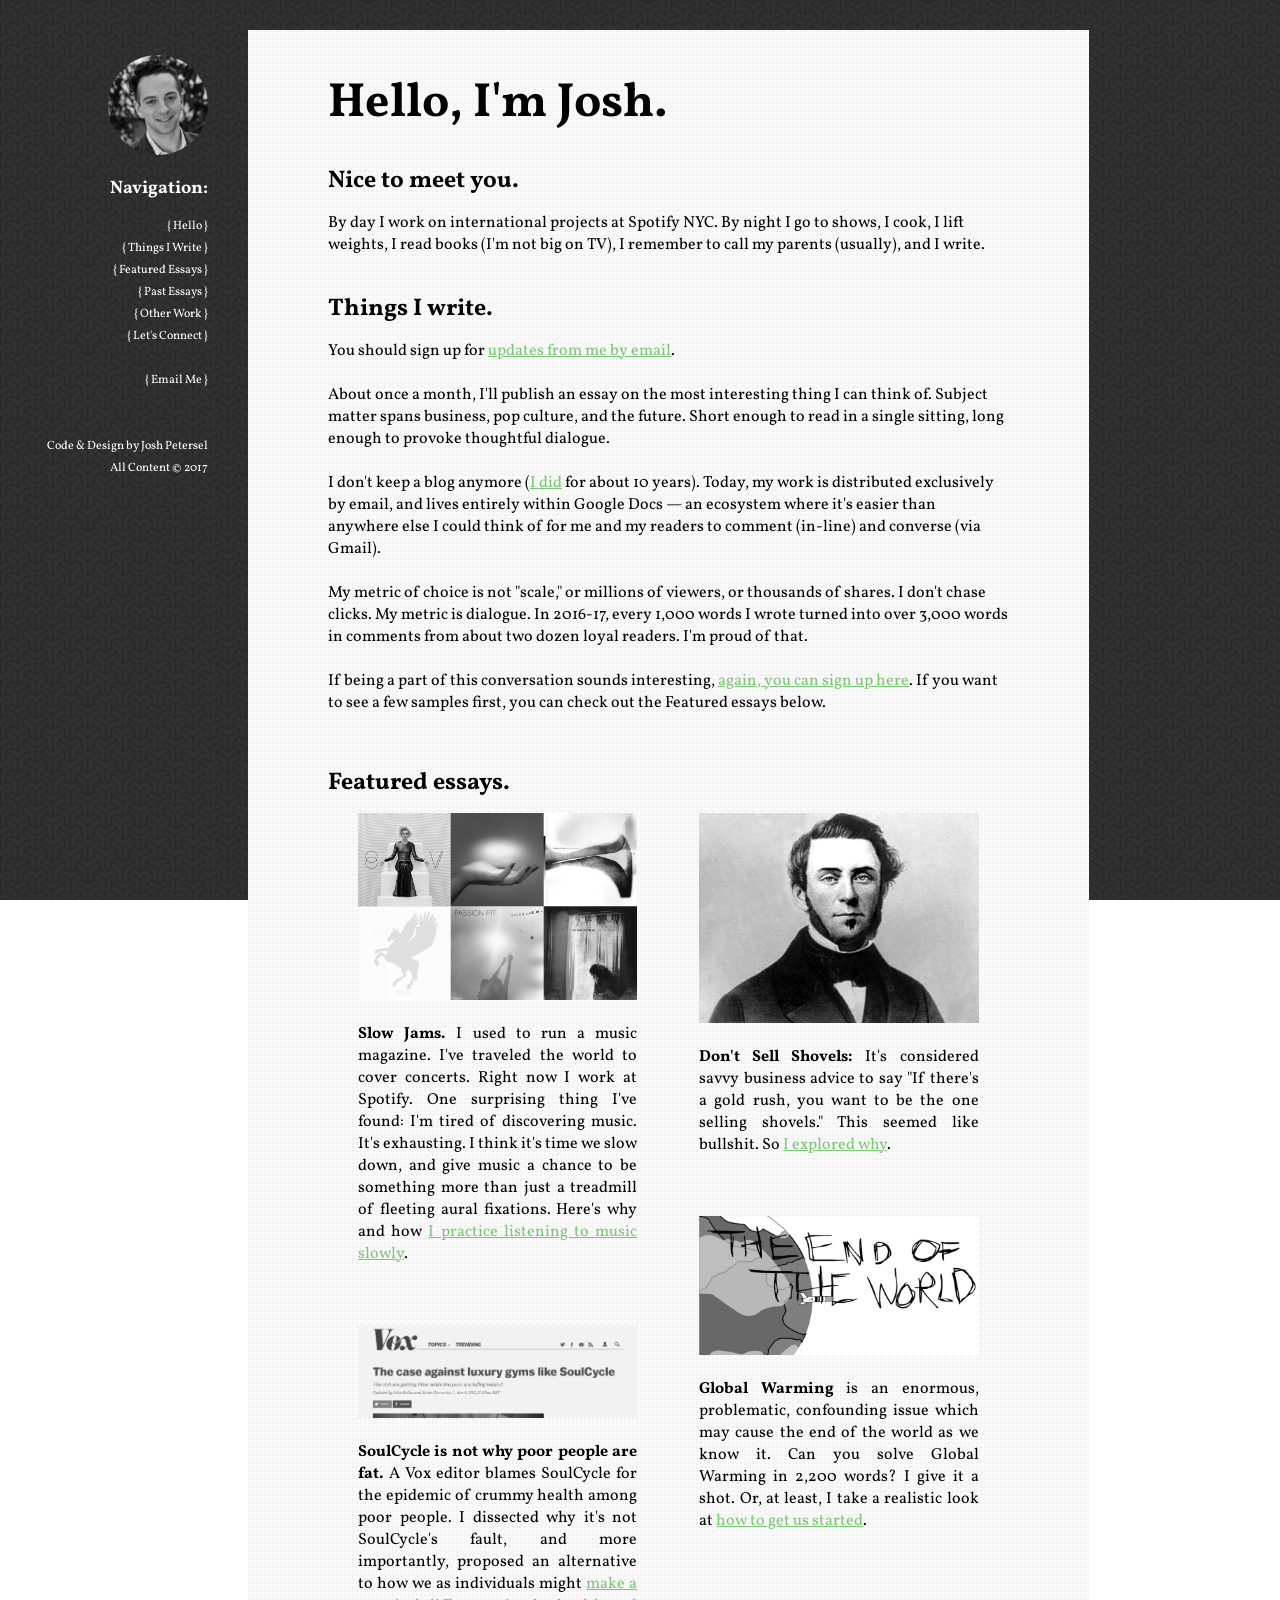
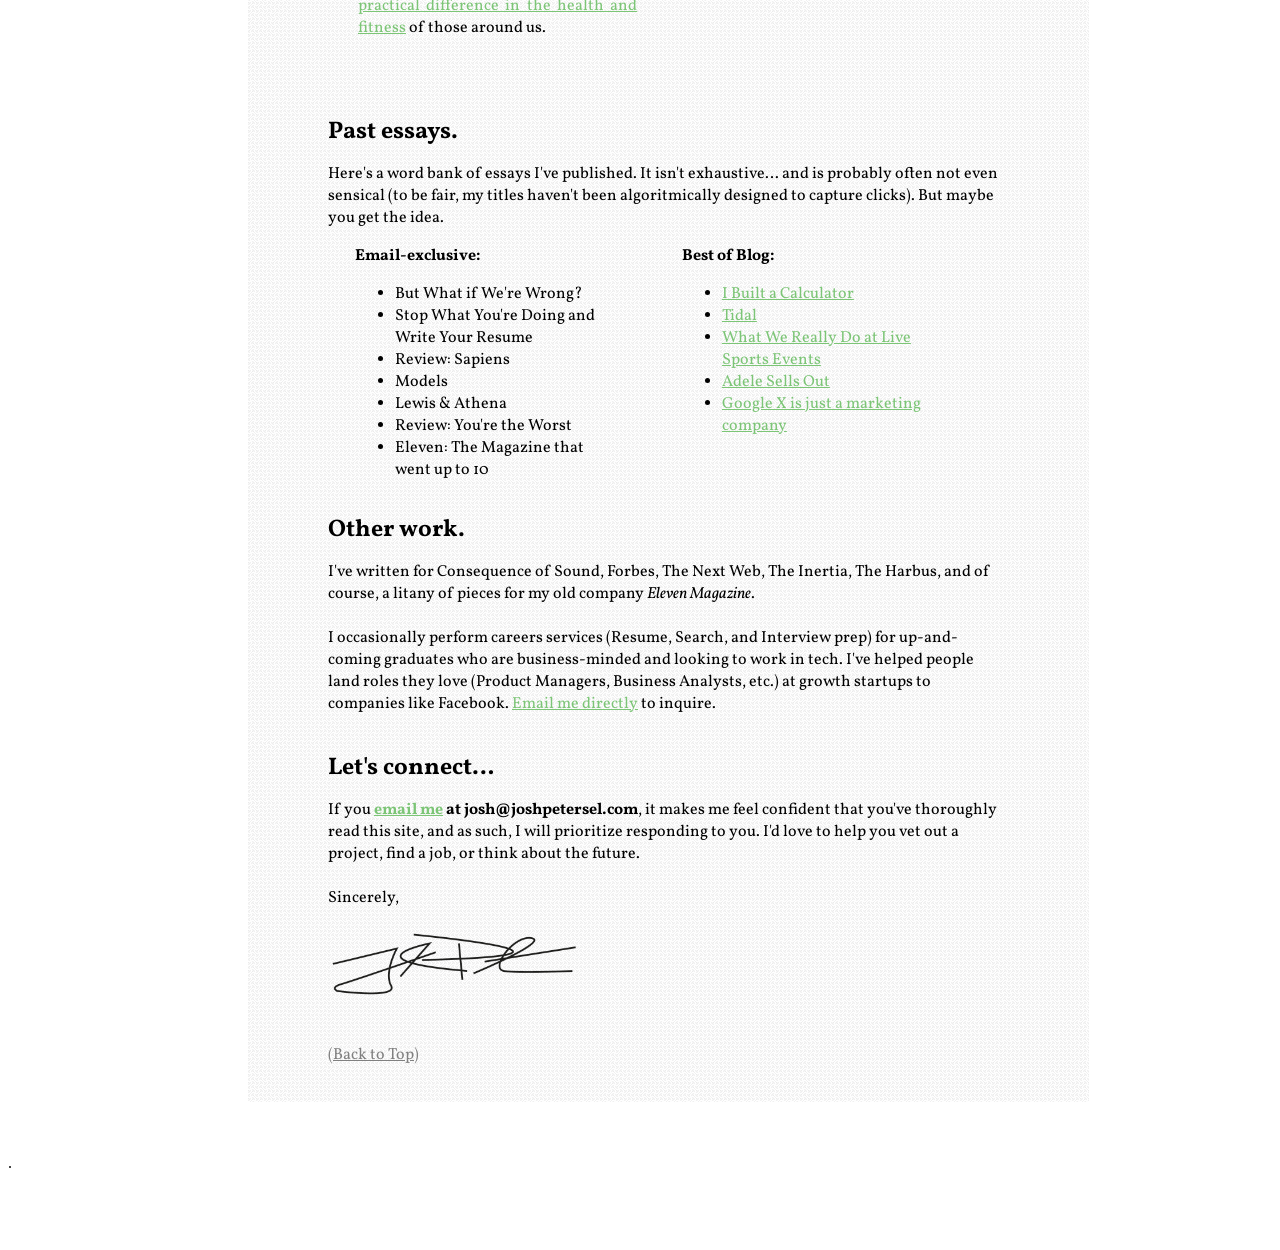
==== commit 59ffd4e3: "Rearrange order of demo docs, remove "hidden in source" comment" ====
--- a/index.html
+++ b/index.html
@@ -67,18 +67,6 @@
 				
 		<div class='qContainer'>
 		<div class='q2Left'>
-			<a href='https://docs.google.com/document/d/1YiQwmPUlcHd5oR8xuXoPKSPN5RsUB1YzENE0XqHCbJI/edit?usp=sharing'><img src='endOfTheWorld.png' alt='End of the World' width='100%'></a><br>
-			<p><b>Global Warming</b> is an enormous, problematic, confounding issue which may cause the end of the world as we know it. Can you solve Global Warming in 2,200 words? I give it a shot. Or, at least, I take a realistic look at <a href='https://docs.google.com/document/d/1YiQwmPUlcHd5oR8xuXoPKSPN5RsUB1YzENE0XqHCbJI/edit?usp=sharing'>how to get us started</a>. </p><br><br>
-			<a href='https://docs.google.com/document/d/19sJC19dMBy0yre63jMXJfOpiu_Hd5vaX2HKEBq4QSAQ/edit?usp=sharing'><img src='brannan.png' alt='Sam Brannan' width='100%'></a><br>
-			<p><b>Don't Sell Shovels:</b> It's considered savvy business advice to say "If there's a gold rush, you want to be the one selling shovels." This seemed like bullshit. So <a href='https://docs.google.com/document/d/19sJC19dMBy0yre63jMXJfOpiu_Hd5vaX2HKEBq4QSAQ/edit?usp=sharing'>I explored why</a>.</p>
-			<br><br>
-
-			
-
-			
-		</div>
-
-		<div class= 'q2Right'>
 			<a href='https://docs.google.com/document/d/1YNx0V_wczJ3s19I3GRDIllGKftEKRrTMjjAeP2pbAyE/edit?usp=sharing'><img src='SlowJams.png' width='100%' alt='SlowJams'></a><br>
 			<p>
 			<b>Slow Jams.</b> I used to run a music magazine. I've traveled the world to cover concerts. Right now I work at Spotify. One surprising thing I've found: I'm tired of discovering music. It's exhausting. I think it's time we slow down, and give music a chance to be something more than just a treadmill of fleeting aural fixations. Here's why and how <a href='https://docs.google.com/document/d/1YNx0V_wczJ3s19I3GRDIllGKftEKRrTMjjAeP2pbAyE/edit?usp=sharing'>I practice listening to music slowly</a>.</p><br>
@@ -87,6 +75,19 @@
 
 			<a href='https://docs.google.com/document/d/1PeI3leiE9qqbLXk8B69pC_XmQxd1r9gk6Ok-HbaNI6Y/edit?usp=sharing'><img src='SoulCycleFatWeb.png' width='100%' alt='SoulCycle'></a><br>
 			<p><b>SoulCycle is not why poor people are fat.</b> A Vox editor blames SoulCycle for the epidemic of crummy health among poor people. I dissected why it's not SoulCycle's fault, and more importantly, proposed an alternative to how we as individuals might <a href='https://docs.google.com/document/d/1PeI3leiE9qqbLXk8B69pC_XmQxd1r9gk6Ok-HbaNI6Y/edit?usp=sharing'>make a practical difference in the health and fitness</a> of those around us.</p>
+
+			<br><br>			
+
+			
+		</div>
+
+		<div class= 'q2Right'>
+			<a href='https://docs.google.com/document/d/19sJC19dMBy0yre63jMXJfOpiu_Hd5vaX2HKEBq4QSAQ/edit?usp=sharing'><img src='brannan.png' alt='Sam Brannan' width='100%'></a><br>
+			<p><b>Don't Sell Shovels:</b> It's considered savvy business advice to say "If there's a gold rush, you want to be the one selling shovels." This seemed like bullshit. So <a href='https://docs.google.com/document/d/19sJC19dMBy0yre63jMXJfOpiu_Hd5vaX2HKEBq4QSAQ/edit?usp=sharing'>I explored why</a>.</p> <br><br>
+
+
+			<a href='https://docs.google.com/document/d/1YiQwmPUlcHd5oR8xuXoPKSPN5RsUB1YzENE0XqHCbJI/edit?usp=sharing'><img src='endOfTheWorld.png' alt='End of the World' width='100%'></a><br>
+			<p><b>Global Warming</b> is an enormous, problematic, confounding issue which may cause the end of the world as we know it. Can you solve Global Warming in 2,200 words? I give it a shot. Or, at least, I take a realistic look at <a href='https://docs.google.com/document/d/1YiQwmPUlcHd5oR8xuXoPKSPN5RsUB1YzENE0XqHCbJI/edit?usp=sharing'>how to get us started</a>. </p>			
 
 		</div>
 		</div>
@@ -126,7 +127,6 @@
 				<!-- <li><a href='http://joshpetersel.com/blog/2011/03/14/immersion-in-video-games/'>Immersion in Video Games</a></li> -->
 
 			</ul>
-			<p>(I stashed a few more of my favorites as hidden HTML comments, if you're clever and know how to View Page Source&#8230;)</p>
 			</div>
 
 		<h2><br><span id='Etc'></span>Other work.</h2>
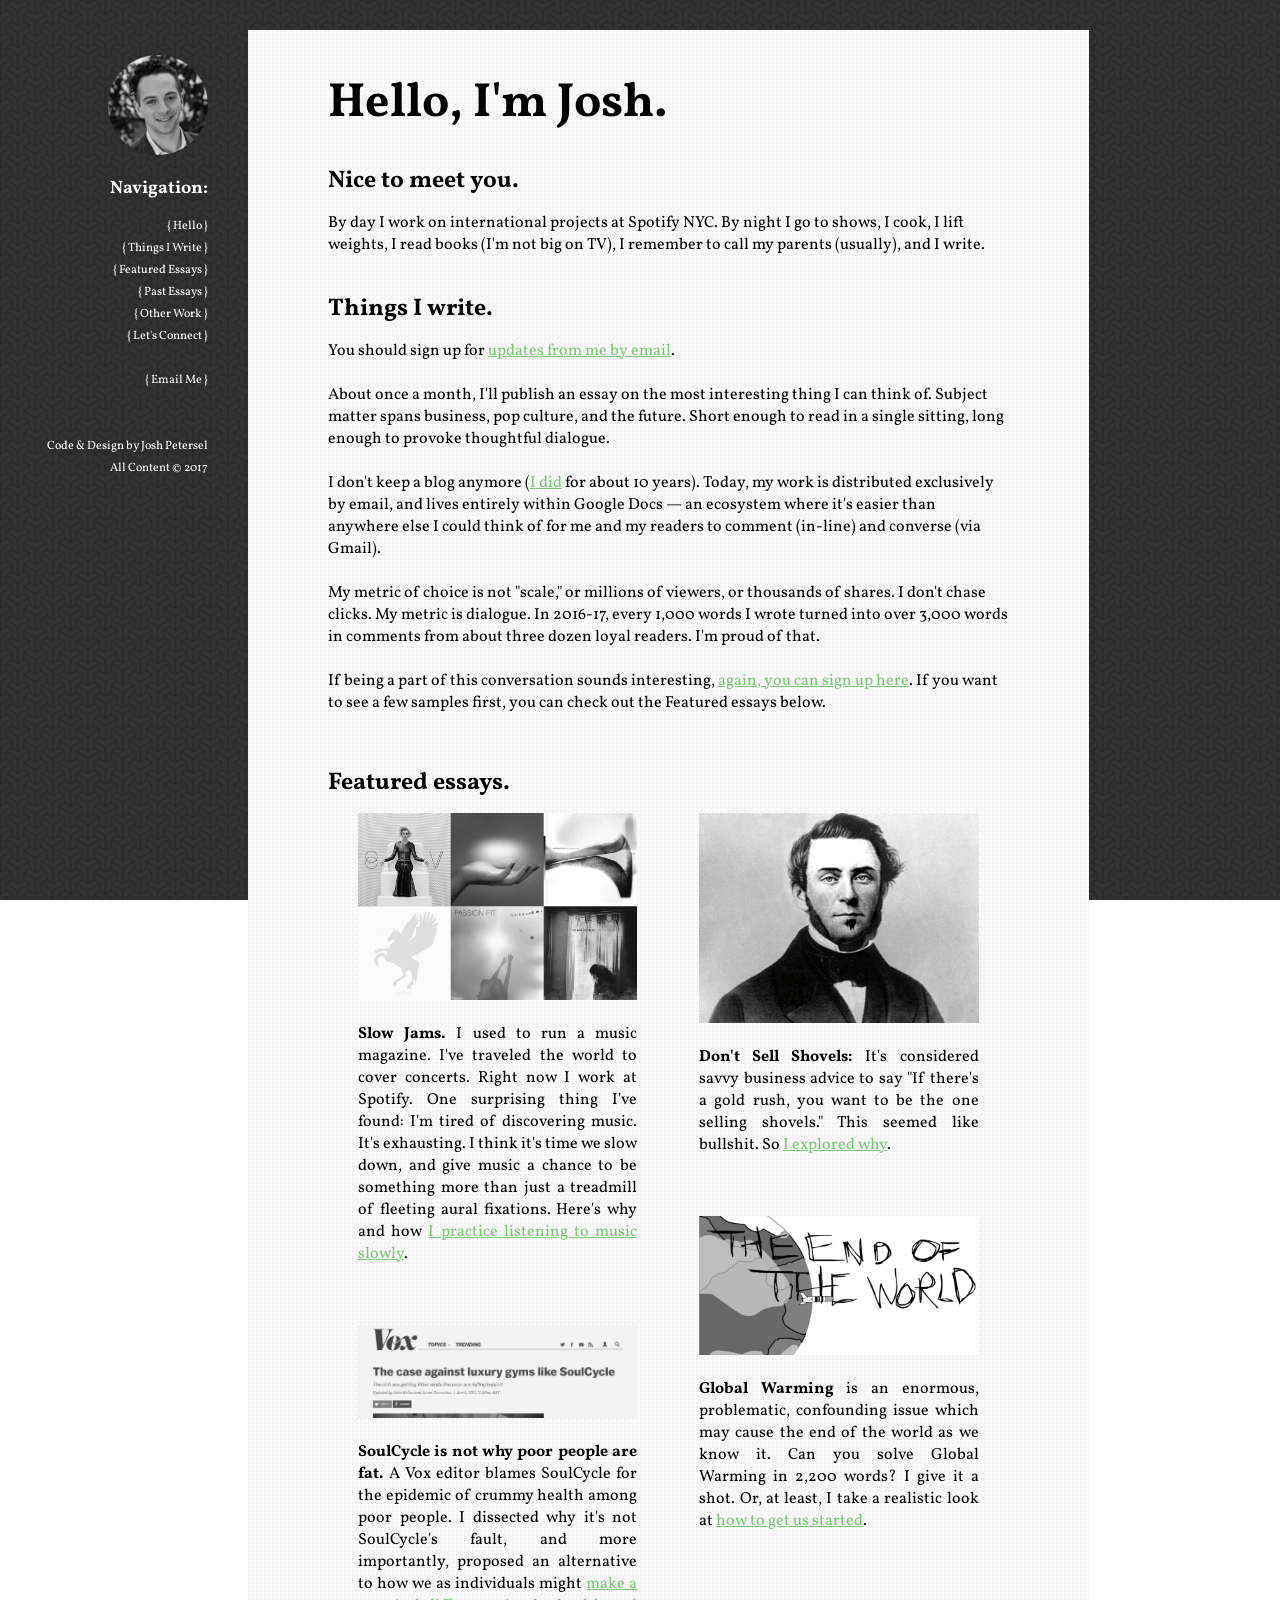
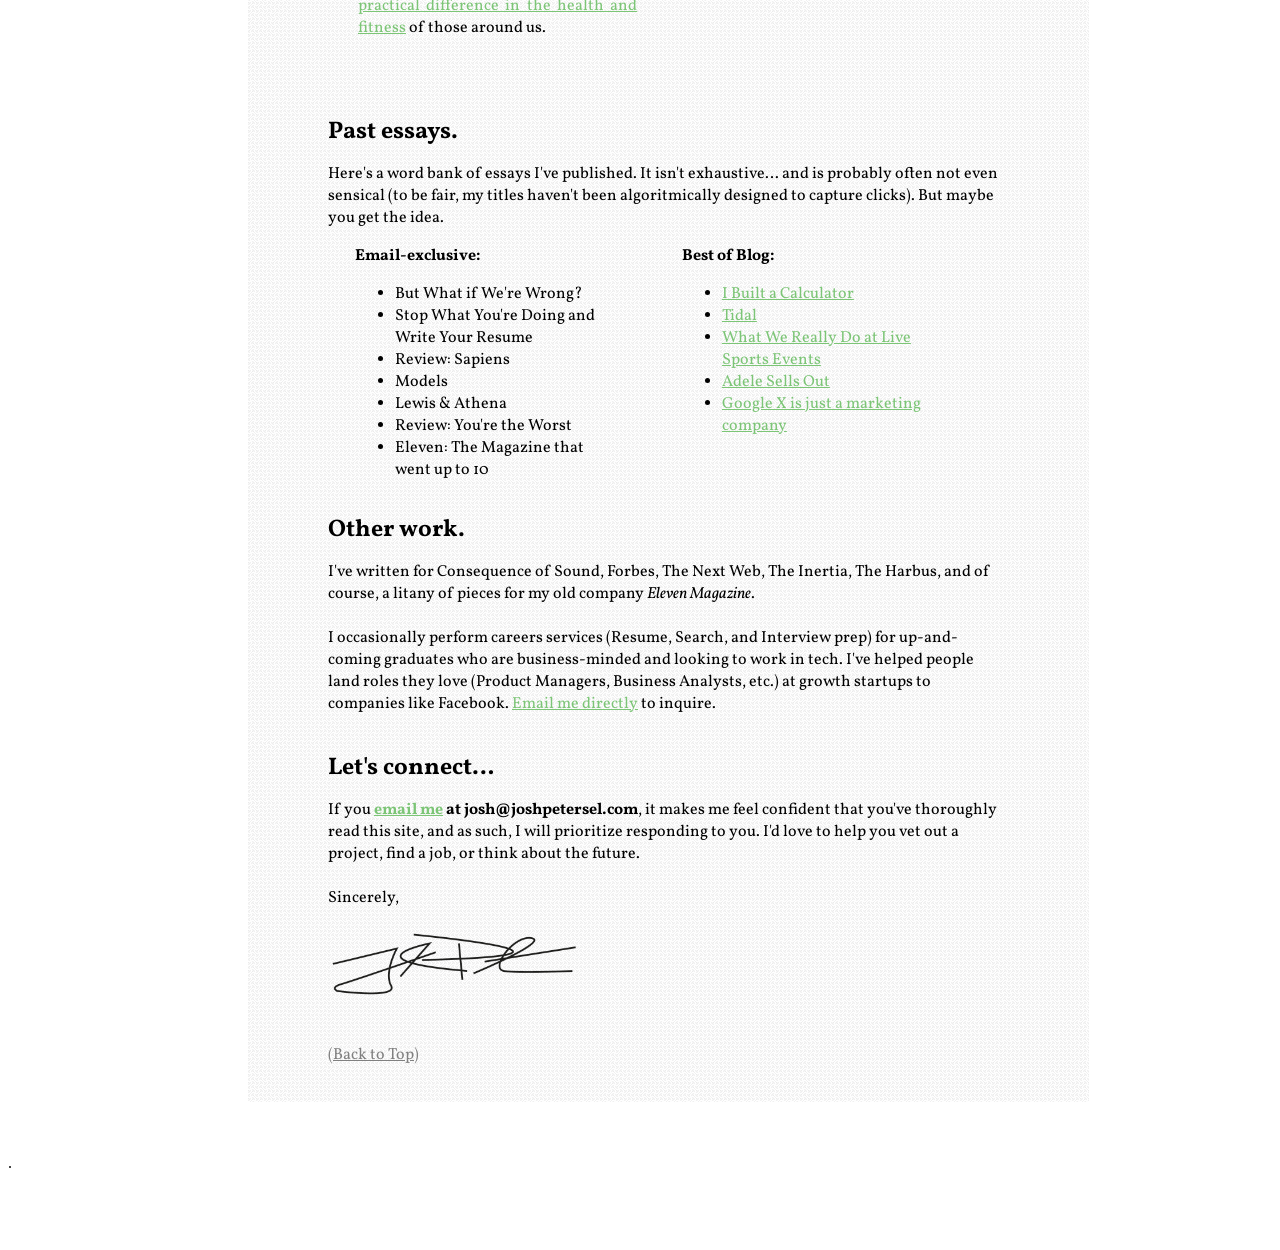
==== commit 57906479: "two dozen readers to three dozen" ====
--- a/index.html
+++ b/index.html
@@ -55,7 +55,7 @@
 
 			I don't keep a blog anymore (<a href='http://www.blog.joshpetersel.com/'>I did</a> for about 10 years). Today, my work is distributed exclusively by email, and lives entirely within Google Docs &mdash; an ecosystem where it's easier than anywhere else I could think of for me and my readers to comment (in-line) and converse (via Gmail).<br><br>
 
-			My metric of choice is not "scale," or millions of viewers, or thousands of shares. I don't chase clicks. My metric is dialogue. In 2016-17, every 1,000 words I wrote turned into over 3,000 words in comments from about two dozen loyal readers. I'm proud of that.<br><br>
+			My metric of choice is not "scale," or millions of viewers, or thousands of shares. I don't chase clicks. My metric is dialogue. In 2016-17, every 1,000 words I wrote turned into over 3,000 words in comments from about three dozen loyal readers. I'm proud of that.<br><br>
 
 			If being a part of this conversation sounds interesting, <a href='http://goo.gl/forms/rwtZWja4Ps'>again, you can sign up here</a>. If you want to see a few samples first, you can check out the Featured essays below.
 			</p>			
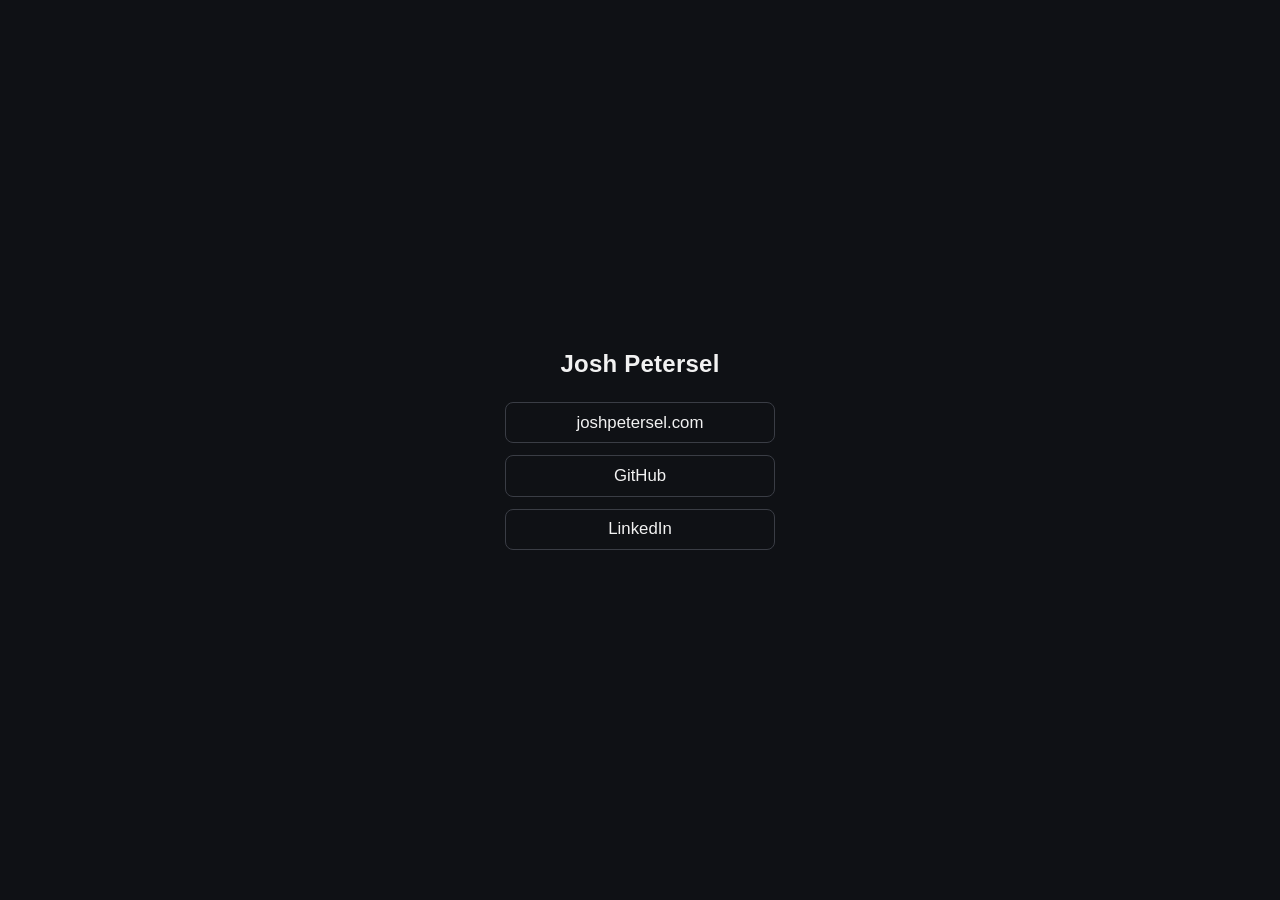
==== commit 0eb9b964: "Move 2017 homepage to /homepage2017, add minimal landing page Co-Authored-By: Claude Sonnet 5 <norep" ====
--- a/index.html
+++ b/index.html
@@ -1,158 +1,37 @@
 <!DOCTYPE html>
-<html>
-	<head>
-		<title>Joshua Petersel | hi@joshpetersel.com</title>
-		<link href='https://fonts.googleapis.com/css?family=Vollkorn:400italic,400,700' rel='stylesheet' type='text/css'>
-		<link rel="icon" type="image/ico" href="http://joshpetersel.com/favicon.ico"/>
-		<link type:'text/css' rel='stylesheet' href='style.css'/>
-		<meta name="viewport" content="width=device-width">
-		<script type='text/javascript' src='JQuery.js'></script>
-		<script type='text/javascript' src='Java.js'></script>
-		<base target='_blank'>
-		<style type='text/css'>
-		</style>
-	</head>
-
-
-	<body>
-		<div class='stickynote noPrint'>
-
-			<div class='toTop'>
-				<img src='headshot2.png' width='100px' alt='my face'>
-			</div>
-
-			<h2>Navigation:</h2>
-				
-				{ <a class='toTop'>Hello</a> }<br>
-				{ <a href='#Things'>Things I Write</a> }<br>
-				{ <a href='#Featured'>Featured Essays</a> }<br>
-				{ <a href='#Past'>Past Essays</a> }<br>
-				{ <a href='#Etc'>Other Work</a> }<br>
-				{ <a href='#Signature'>Let's Connect</a> }<br><br>
-				{ <a href='mailto:hi@joshpetersel.com'>Email Me</a> }<br>
-				<br><br>
-
-				
-			Code &amp; Design by Josh Petersel<br>
-			All Content &copy; 2017
-				</p>	
-		</div>
-	<div class'midcontainer'>
-	<div class='paper'>
-	<div class='paper2'>
-
-		<div class='title'>
-			<strong>Hello, I'm Josh.</strong>
-		</div><br>
-		<h2>Nice to meet you.</h2>
-			<p>By day I work on international projects at Spotify NYC. By night I go to shows, I cook, I lift weights, I read books (I'm not big on TV), I remember to call my parents (usually), and I write. </p>
-
-		<h2><span id='Things'></span><br>Things I write.</h2>
-			<p>
-			You should sign up for <a href='http://goo.gl/forms/rwtZWja4Ps'>updates from me by email</a>.<br><br>
-
-			About once a month, I'll publish an essay on the most interesting thing I can think of. Subject matter spans business, pop culture, and the future. Short enough to read in a single sitting, long enough to provoke thoughtful dialogue.<br><br>
-
-			I don't keep a blog anymore (<a href='http://www.blog.joshpetersel.com/'>I did</a> for about 10 years). Today, my work is distributed exclusively by email, and lives entirely within Google Docs &mdash; an ecosystem where it's easier than anywhere else I could think of for me and my readers to comment (in-line) and converse (via Gmail).<br><br>
-
-			My metric of choice is not "scale," or millions of viewers, or thousands of shares. I don't chase clicks. My metric is dialogue. In 2016-17, every 1,000 words I wrote turned into over 3,000 words in comments from about three dozen loyal readers. I'm proud of that.<br><br>
-
-			If being a part of this conversation sounds interesting, <a href='http://goo.gl/forms/rwtZWja4Ps'>again, you can sign up here</a>. If you want to see a few samples first, you can check out the Featured essays below.
-			</p>			
-
-
-		<span id='Featured'></span><br>
-
-		<h2>Featured essays.</h2>
-				
-		<div class='qContainer'>
-		<div class='q2Left'>
-			<a href='https://docs.google.com/document/d/1YNx0V_wczJ3s19I3GRDIllGKftEKRrTMjjAeP2pbAyE/edit?usp=sharing'><img src='SlowJams.png' width='100%' alt='SlowJams'></a><br>
-			<p>
-			<b>Slow Jams.</b> I used to run a music magazine. I've traveled the world to cover concerts. Right now I work at Spotify. One surprising thing I've found: I'm tired of discovering music. It's exhausting. I think it's time we slow down, and give music a chance to be something more than just a treadmill of fleeting aural fixations. Here's why and how <a href='https://docs.google.com/document/d/1YNx0V_wczJ3s19I3GRDIllGKftEKRrTMjjAeP2pbAyE/edit?usp=sharing'>I practice listening to music slowly</a>.</p><br>
-			<br>
-
-
-			<a href='https://docs.google.com/document/d/1PeI3leiE9qqbLXk8B69pC_XmQxd1r9gk6Ok-HbaNI6Y/edit?usp=sharing'><img src='SoulCycleFatWeb.png' width='100%' alt='SoulCycle'></a><br>
-			<p><b>SoulCycle is not why poor people are fat.</b> A Vox editor blames SoulCycle for the epidemic of crummy health among poor people. I dissected why it's not SoulCycle's fault, and more importantly, proposed an alternative to how we as individuals might <a href='https://docs.google.com/document/d/1PeI3leiE9qqbLXk8B69pC_XmQxd1r9gk6Ok-HbaNI6Y/edit?usp=sharing'>make a practical difference in the health and fitness</a> of those around us.</p>
-
-			<br><br>			
-
-			
-		</div>
-
-		<div class= 'q2Right'>
-			<a href='https://docs.google.com/document/d/19sJC19dMBy0yre63jMXJfOpiu_Hd5vaX2HKEBq4QSAQ/edit?usp=sharing'><img src='brannan.png' alt='Sam Brannan' width='100%'></a><br>
-			<p><b>Don't Sell Shovels:</b> It's considered savvy business advice to say "If there's a gold rush, you want to be the one selling shovels." This seemed like bullshit. So <a href='https://docs.google.com/document/d/19sJC19dMBy0yre63jMXJfOpiu_Hd5vaX2HKEBq4QSAQ/edit?usp=sharing'>I explored why</a>.</p> <br><br>
-
-
-			<a href='https://docs.google.com/document/d/1YiQwmPUlcHd5oR8xuXoPKSPN5RsUB1YzENE0XqHCbJI/edit?usp=sharing'><img src='endOfTheWorld.png' alt='End of the World' width='100%'></a><br>
-			<p><b>Global Warming</b> is an enormous, problematic, confounding issue which may cause the end of the world as we know it. Can you solve Global Warming in 2,200 words? I give it a shot. Or, at least, I take a realistic look at <a href='https://docs.google.com/document/d/1YiQwmPUlcHd5oR8xuXoPKSPN5RsUB1YzENE0XqHCbJI/edit?usp=sharing'>how to get us started</a>. </p>			
-
-		</div>
-		</div>
-
-		<h2><span id='Past'></span><br>Past essays.</h2>
-			<p>Here's a word bank of essays I've published. It isn't exhaustive&#8230; and is probably often not even sensical (to be fair, my titles haven't been algoritmically designed to capture clicks). But maybe you get the idea.</p>
-			<div class='wb2Left'>
-			<strong>Email-exclusive:</strong>
-			<ul>
-				<li>But What if We're Wrong?</li>
-				<li>Stop What You're Doing and Write Your Resume</li>
-				<li>Review: Sapiens</li>
-				<li>Models</li>
-				<li>Lewis &amp; Athena</li>
-				<li>Review: You're the Worst</li>
-				<li>Eleven: The Magazine that went up to 10</li>
-			</ul>
-			</div>
-			<div class='wb2Right'>
-			<strong>Best of Blog:</strong>
-			<ul>
-				<li><a href='http://joshpetersel.com/blog/2015/07/07/i-built-a-calculator/'>I Built a Calculator</a></li>
-				<li><a href='http://joshpetersel.com/blog/2015/07/28/tidal/'>Tidal</a></li>
-				<li><a href='http://joshpetersel.com/blog/2015/10/30/the-worst-part-of-a-sports-event-is-the-sport-itself/'>What We Really Do at Live Sports Events</a></li>
-				<li><a href='http://joshpetersel.com/blog/2016/02/01/adele-sells-out/'>Adele Sells Out</a></li>
-				<li><a href='http://joshpetersel.com/blog/2016/01/21/google-x/'>Google X is just a marketing company</a></li>
-				
-
-				<!-- Hey you! Look how clever you are! -->
-
-				<!-- <li><a href='http://joshpetersel.com/blog/2016/02/24/jenrry-mejia-vs-daniel-bryan/'>Jenrry Mejia vs. Daniel Bryan</a></li> -->
-				<!-- <li><a href='http://joshpetersel.com/blog/2014/03/03/cars-smart-screens/'>Cars &amp; Smart Screens</a></li> -->
-				<!-- <li><a href='http://joshpetersel.com/blog/2016/03/24/my-sister-wrote-a-book/'>My Sister Wrote a Book</a></li> -->
-				<!-- <li><a href='http://joshpetersel.com/blog/2014/12/01/email/'>"Fixing" email</a></li> -->
-				<!-- <li><a href='http://joshpetersel.com/blog/2014/05/06/i-show-up-early/'>I show up early</a></li> -->
-				<!-- <li><a href='http://joshpetersel.com/blog/2014/06/17/the-best-part-about-self-driving-cars/'>The Best part about self-driving cars</a></li> -->
-				<!-- <li><a href='http://joshpetersel.com/blog/2011/03/14/immersion-in-video-games/'>Immersion in Video Games</a></li> -->
-
-			</ul>
-			</div>
-
-		<h2><br><span id='Etc'></span>Other work.</h2>
-			<p>I've written for Consequence of Sound, Forbes, The Next Web, The Inertia, The Harbus, and of course, a litany of pieces for my old company <i>Eleven Magazine</i>.<br><br>
-
-			I occasionally perform careers services (Resume, Search, and Interview prep) for up-and-coming graduates who are business-minded and looking to work in tech. I've helped people land roles they love (Product Managers, Business Analysts, etc.) at growth startups to companies like Facebook. <a href='mailto:josh@joshpetersel.com'>Email me directly</a> to inquire. 
-			</p>
-
-
-		<h2 id='Signature'><br>Let's connect&#8230;</h2>
-			<p>If you <strong><a href='mailto:josh@joshpetersel.com'>email me</a> at josh@joshpetersel.com</strong>, it makes me feel confident that you've thoroughly read this site, and as such, I will prioritize responding to you. I'd love to help you vet out a project, find a job, or think about the future.<br><br>
-
-			Sincerely,<br><br>
-			<img src='SignatureWeb.png' alt='signature' width='250px'><br><br>
-
-			<div class='toTop noPrint'>(<u>Back to Top</u>)</div> <!--</div>-->
-			
-			</p>
-
-	</div>
-	</div>
-	</div>
-	
+<html lang="en">
+<head>
+<meta charset="utf-8">
+<meta name="viewport" content="width=device-width, initial-scale=1">
+<title>Josh Petersel</title>
+<style>
+  :root { color-scheme: light dark; }
+  html, body {
+    margin: 0; height: 100%;
+    display: flex; align-items: center; justify-content: center;
+    background: #0f1115; color: #f2f2f2;
+    font-family: -apple-system, BlinkMacSystemFont, "Segoe UI", Roboto, Helvetica, Arial, sans-serif;
+  }
+  main { text-align: center; padding: 2rem; }
+  h1 { font-size: 1.5rem; font-weight: 600; margin: 0 0 1.5rem; letter-spacing: 0.01em; }
+  nav { display: flex; flex-direction: column; gap: 0.75rem; align-items: center; }
+  a {
+    color: #f2f2f2; text-decoration: none; font-size: 1.05rem;
+    border: 1px solid #3a3d45; border-radius: 8px;
+    padding: 0.6rem 1.5rem; min-width: 220px;
+    transition: border-color 0.15s ease, background 0.15s ease;
+  }
+  a:hover { border-color: #6c6f7a; background: #1a1d24; }
+</style>
+</head>
+<body>
+<main>
+  <h1>Josh Petersel</h1>
+  <nav>
+    <a href="https://joshpetersel.com">joshpetersel.com</a>
+    <a href="https://github.com/peterselj">GitHub</a>
+    <a href="https://www.linkedin.com/in/joshpetersel/">LinkedIn</a>
+  </nav>
+</main>
 </body>
-
-	<footer class='noPrint'>
-	<p>.</p>
-	</footer>
-	</html>+</html>
